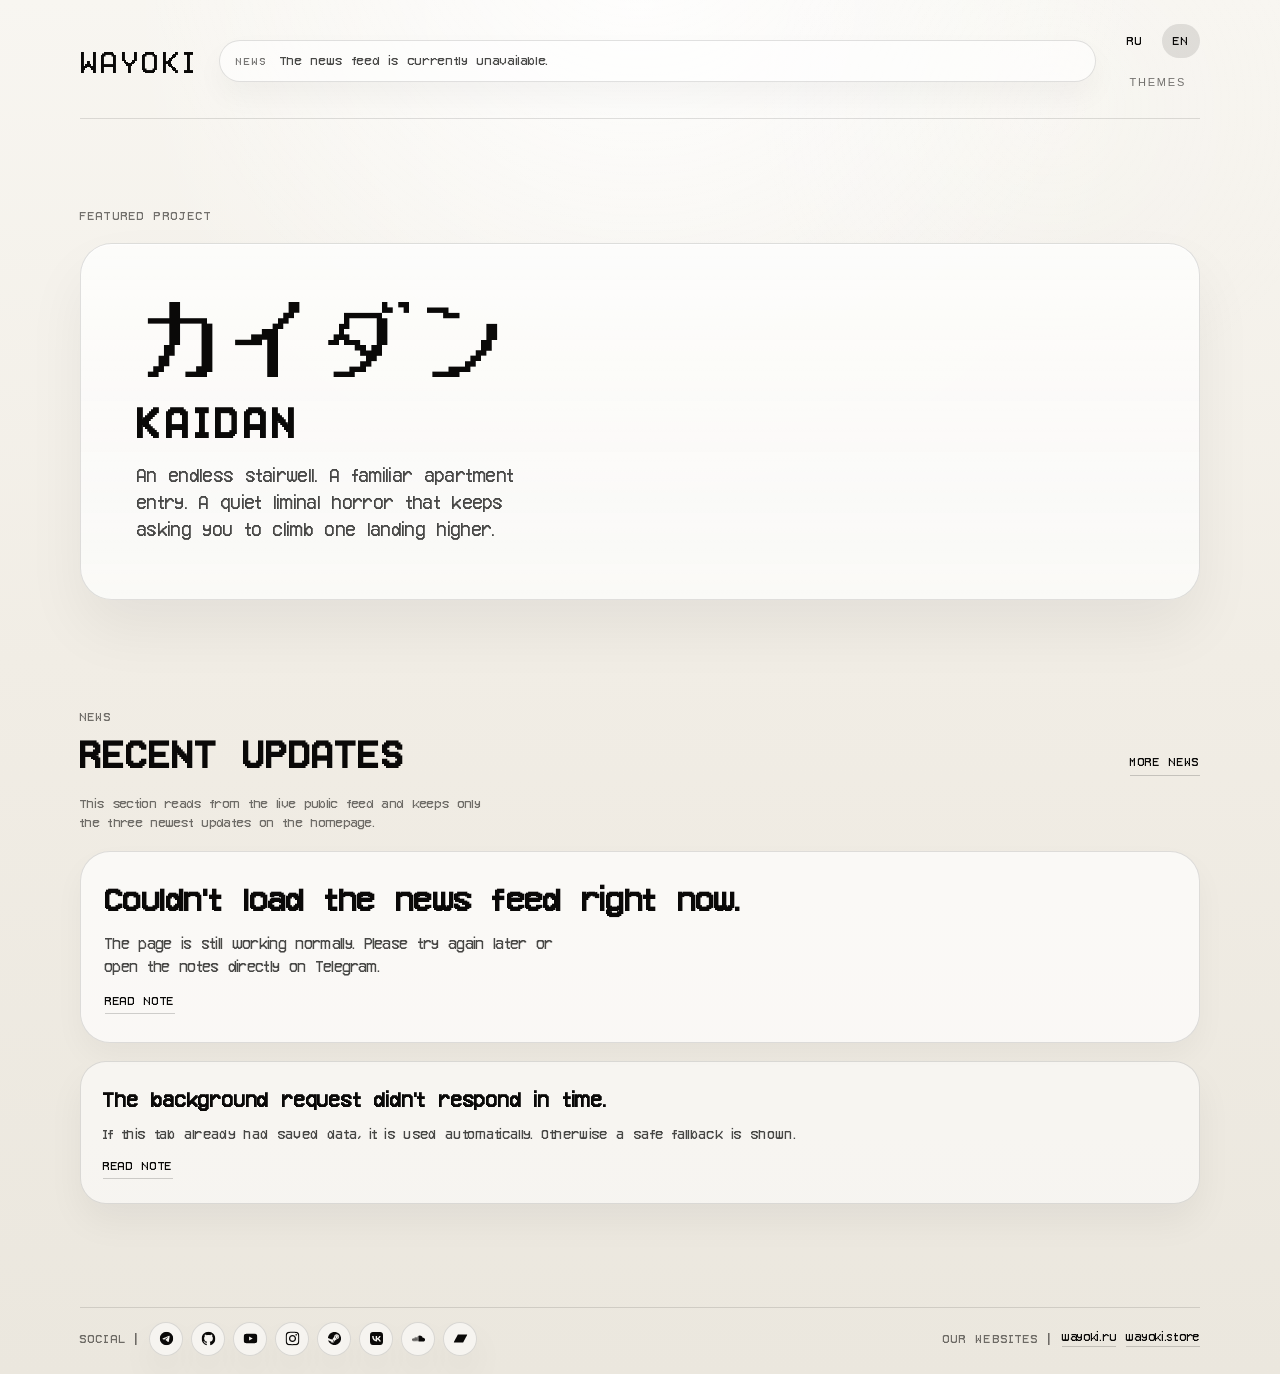
==== en/index.html @ 18f4cbbb "add devtools beta and fix session/local storages" ====
<!DOCTYPE html>
<html lang="en" data-theme="light">
<head>
    <meta charset="UTF-8">
    <meta name="viewport" content="width=device-width, initial-scale=1.0">
    <meta
        name="description"
        content="WAYOKI presents Kaidan, a restrained liminal horror project with compact studio news."
    >
    <title>WAYOKI</title>
    <link rel="icon" type="image/png" href="/assets/img/logo.png">
    <script src="/collab/site-ui/theme-registry.js"></script>
    <script src="/assets/js/theme-switcher.js"></script>
    <script src="/assets/js/news-prefetch.js"></script>
    <link rel="stylesheet" href="/assets/css/theme.css">
    <link rel="stylesheet" href="/assets/css/base.css">
    <link rel="stylesheet" href="/assets/css/localized.css">
    <script src="/assets/js/localized-home.js" defer></script>
</head>
<body class="localized-page">
    <header class="site-header">
        <div class="brand-stack">
            <a class="brand" href="/en/" aria-label="WAYOKI English homepage">WAYOKI</a>
            <p class="brand-credit" data-theme-credit aria-live="polite" hidden>by author</p>
        </div>
        <a class="header-news" href="#news" aria-label="Jump to the news section">
            <span class="header-news-label">News</span>
            <span class="header-news-text" data-news-teaser>Latest notes and announcements from the project.</span>
        </a>
        <div class="header-side">
            <nav class="locale-nav" aria-label="Language switcher">
                <a class="locale-link" href="/ru/">RU</a>
                <a class="locale-link" href="/en/" aria-current="page">EN</a>
            </nav>
            <div class="theme-stack">
                <button
                    class="theme-button theme-menu-toggle"
                    type="button"
                    data-theme-menu-toggle
                    aria-label="Show themes"
                    aria-controls="theme-menu-en-home"
                    aria-expanded="false"
                >
                    <span class="theme-menu-toggle-text">Themes</span>
                </button>
                <div class="theme-menu" id="theme-menu-en-home" data-theme-menu hidden role="group" aria-label="Theme">
                    <button
                        class="theme-button theme-button-option"
                        type="button"
                        data-theme-option="light"
                        aria-label="Light theme"
                        aria-pressed="true"
                    >
                        <svg class="theme-icon theme-icon-sun" viewBox="0 0 16 16" aria-hidden="true" focusable="false">
                            <circle cx="8" cy="8" r="2.75"></circle>
                            <path d="M8 1.5V3.5M8 12.5V14.5M1.5 8H3.5M12.5 8H14.5M3.1 3.1L4.5 4.5M11.5 11.5L12.9 12.9M12.9 3.1L11.5 4.5M4.5 11.5L3.1 12.9"></path>
                        </svg>
                        <span class="theme-button-label">light</span>
                    </button>
                    <button
                        class="theme-button theme-button-option"
                        type="button"
                        data-theme-option="dark"
                        aria-label="Dark theme"
                        aria-pressed="false"
                    >
                        <svg class="theme-icon theme-icon-moon" viewBox="0 0 16 16" aria-hidden="true" focusable="false">
                            <defs>
                                <mask id="theme-menu-moon-mask-en-home">
                                    <rect width="16" height="16" fill="var(--color-mask-visible)"></rect>
                                    <circle cx="10.8" cy="5.9" r="4.8" fill="var(--color-mask-hidden)"></circle>
                                </mask>
                            </defs>
                            <circle cx="7.4" cy="8" r="5.6" fill="currentColor" mask="url(#theme-menu-moon-mask-en-home)"></circle>
                        </svg>
                        <span class="theme-button-label">dark</span>
                    </button>
                    <button
                        class="theme-button theme-button-option"
                        type="button"
                        data-theme-option="author-1"
                        aria-label="Author theme 1"
                        aria-pressed="false"
                    >
                        <span class="theme-button-label">A1</span>
                    </button>
                    <button
                        class="theme-button theme-button-option"
                        type="button"
                        data-theme-option="author-2"
                        aria-label="Author theme 2"
                        aria-pressed="false"
                    >
                        <span class="theme-button-label">A2</span>
                    </button>
                </div>
            </div>
        </div>
    </header>

    <main class="page-main">
        <section class="feature-section" aria-labelledby="game-title">
            <p class="section-label">Featured project</p>
            <div class="feature-plaque">
                <p class="game-title-jp" lang="ja">カイダン</p>
                <h1 class="game-title-latin" id="game-title">Kaidan</h1>
                <p class="feature-copy">
                    An endless stairwell. A familiar apartment entry. A quiet liminal horror
                    that keeps asking you to climb one landing higher.
                </p>
            </div>
        </section>

        <section class="news-section" id="news" aria-labelledby="news-title">
            <div class="section-head">
                <div>
                    <p class="section-label">News</p>
                    <h2 class="section-title" id="news-title">Recent updates</h2>
                </div>
                <a
                    class="archive-link"
                    href="/en/news/"
                >
                    More news
                </a>
            </div>

            <p class="news-note">
                This section reads from the live public feed and keeps only the three newest updates on the homepage.
            </p>

            <div class="news-feed">
                <article class="news-feature" data-news-feature>
                    <h3 class="news-feature-title">Live updates appear here when the feed is reachable.</h3>
                    <p class="news-feature-preview">
                        If the news service is temporarily unavailable, the latest studio notes can still be opened directly from Telegram.
                    </p>
                    <a
                        class="news-link"
                        href="https://t.me/wayoki"
                        target="_blank"
                        rel="noopener noreferrer"
                    >
                        Read note
                    </a>
                </article>

                <ol class="news-list" data-news-list>
                    <li class="news-item">
                        <h3 class="news-item-title">More updates appear as the live feed responds.</h3>
                        <p class="news-preview">
                            Longer notes open in an overlay, while older entries move to the dedicated archive page.
                        </p>
                        <a
                            class="news-link"
                            href="https://t.me/wayoki"
                            target="_blank"
                            rel="noopener noreferrer"
                        >
                            Read note
                        </a>
                    </li>
                </ol>
            </div>
        </section>
    </main>

    <footer class="site-footer">
        <div class="footer-group footer-group-social">
            <div class="footer-heading">
                <p class="footer-label">Social</p>
                <span class="footer-divider" aria-hidden="true">|</span>
            </div>
            <div class="footer-links footer-links-social">
                <a class="footer-icon-link" href="https://t.me/wayoki" target="_blank" rel="noopener noreferrer" aria-label="Telegram">
                    <svg class="footer-icon-svg footer-icon-svg-telegram" viewBox="0 0 24 24" aria-hidden="true" focusable="false">
                        <path d="M11.944 0A12 12 0 0 0 0 12a12 12 0 0 0 12 12 12 12 0 0 0 12-12A12 12 0 0 0 12 0a12 12 0 0 0-.056 0zm4.962 7.224c.1-.002.321.023.465.14a.506.506 0 0 1 .171.325c.016.093.036.306.02.472-.18 1.898-.962 6.502-1.36 8.627-.168.9-.499 1.201-.82 1.23-.696.065-1.225-.46-1.9-.902-1.056-.693-1.653-1.124-2.678-1.8-1.185-.78-.417-1.21.258-1.91.177-.184 3.247-2.977 3.307-3.23.007-.032.014-.15-.056-.212s-.174-.041-.249-.024c-.106.024-1.793 1.14-5.061 3.345-.48.33-.913.49-1.302.48-.428-.008-1.252-.241-1.865-.44-.752-.245-1.349-.374-1.297-.789.027-.216.325-.437.893-.663 3.498-1.524 5.83-2.529 6.998-3.014 3.332-1.386 4.025-1.627 4.476-1.635z"></path>
                    </svg>
                </a>
                <a class="footer-icon-link" href="https://github.com/wayoki" target="_blank" rel="noopener noreferrer" aria-label="GitHub">
                    <svg class="footer-icon-svg footer-icon-svg-github" viewBox="0 0 24 24" aria-hidden="true" focusable="false">
                        <path d="M12 .297c-6.63 0-12 5.373-12 12 0 5.303 3.438 9.8 8.205 11.385.6.113.82-.258.82-.577 0-.285-.01-1.04-.015-2.04-3.338.724-4.042-1.61-4.042-1.61C4.422 18.07 3.633 17.7 3.633 17.7c-1.087-.744.084-.729.084-.729 1.205.084 1.838 1.236 1.838 1.236 1.07 1.835 2.809 1.305 3.495.998.108-.776.417-1.305.76-1.605-2.665-.3-5.466-1.332-5.466-5.93 0-1.31.465-2.38 1.235-3.22-.135-.303-.54-1.523.105-3.176 0 0 1.005-.322 3.3 1.23.96-.267 1.98-.399 3-.405 1.02.006 2.04.138 3 .405 2.28-1.552 3.285-1.23 3.285-1.23.645 1.653.24 2.873.12 3.176.765.84 1.23 1.91 1.23 3.22 0 4.61-2.805 5.625-5.475 5.92.42.36.81 1.096.81 2.22 0 1.606-.015 2.896-.015 3.286 0 .315.21.69.825.57C20.565 22.092 24 17.592 24 12.297c0-6.627-5.373-12-12-12"></path>
                    </svg>
                </a>
                <a class="footer-icon-link" href="https://youtube.com/@imwayoki" target="_blank" rel="noopener noreferrer" aria-label="YouTube">
                    <svg class="footer-icon-svg footer-icon-svg-youtube" viewBox="0 0 24 24" aria-hidden="true" focusable="false">
                        <path d="M23.498 6.186a3.016 3.016 0 0 0-2.122-2.136C19.505 3.545 12 3.545 12 3.545s-7.505 0-9.377.505A3.017 3.017 0 0 0 .502 6.186C0 8.07 0 12 0 12s0 3.93.502 5.814a3.016 3.016 0 0 0 2.122 2.136c1.871.505 9.376.505 9.376.505s7.505 0 9.377-.505a3.015 3.015 0 0 0 2.122-2.136C24 15.93 24 12 24 12s0-3.93-.502-5.814zM9.545 15.568V8.432L15.818 12l-6.273 3.568z"></path>
                    </svg>
                </a>
                <a class="footer-icon-link" href="https://instagram.com/_wayoki" target="_blank" rel="noopener noreferrer" aria-label="Instagram">
                    <svg class="footer-icon-svg footer-icon-svg-instagram" viewBox="0 0 24 24" aria-hidden="true" focusable="false">
                        <path d="M7.0301.084c-1.2768.0602-2.1487.264-2.911.5634-.7888.3075-1.4575.72-2.1228 1.3877-.6652.6677-1.075 1.3368-1.3802 2.127-.2954.7638-.4956 1.6365-.552 2.914-.0564 1.2775-.0689 1.6882-.0626 4.947.0062 3.2586.0206 3.6671.0825 4.9473.061 1.2765.264 2.1482.5635 2.9107.308.7889.72 1.4573 1.388 2.1228.6679.6655 1.3365 1.0743 2.1285 1.38.7632.295 1.6361.4961 2.9134.552 1.2773.056 1.6884.069 4.9462.0627 3.2578-.0062 3.668-.0207 4.9478-.0814 1.28-.0607 2.147-.2652 2.9098-.5633.7889-.3086 1.4578-.72 2.1228-1.3881.665-.6682 1.0745-1.3378 1.3795-2.1284.2957-.7632.4966-1.636.552-2.9124.056-1.2809.0692-1.6898.063-4.948-.0063-3.2583-.021-3.6668-.0817-4.9465-.0607-1.2797-.264-2.1487-.5633-2.9117-.3084-.7889-.72-1.4568-1.3876-2.1228C21.2982 1.33 20.628.9208 19.8378.6165 19.074.321 18.2017.1197 16.9244.0645 15.6471.0093 15.236-.005 11.977.0014 8.718.0076 8.31.0215 7.0301.0839m.1402 21.6932c-1.17-.0509-1.8053-.2453-2.2287-.408-.5606-.216-.96-.4771-1.3819-.895-.422-.4178-.6811-.8186-.9-1.378-.1644-.4234-.3624-1.058-.4171-2.228-.0595-1.2645-.072-1.6442-.079-4.848-.007-3.2037.0053-3.583.0607-4.848.05-1.169.2456-1.805.408-2.2282.216-.5613.4762-.96.895-1.3816.4188-.4217.8184-.6814 1.3783-.9003.423-.1651 1.0575-.3614 2.227-.4171 1.2655-.06 1.6447-.072 4.848-.079 3.2033-.007 3.5835.005 4.8495.0608 1.169.0508 1.8053.2445 2.228.408.5608.216.96.4754 1.3816.895.4217.4194.6816.8176.9005 1.3787.1653.4217.3617 1.056.4169 2.2263.0602 1.2655.0739 1.645.0796 4.848.0058 3.203-.0055 3.5834-.061 4.848-.051 1.17-.245 1.8055-.408 2.2294-.216.5604-.4763.96-.8954 1.3814-.419.4215-.8181.6811-1.3783.9-.4224.1649-1.0577.3617-2.2262.4174-1.2656.0595-1.6448.072-4.8493.079-3.2045.007-3.5825-.006-4.848-.0608M16.953 5.5864A1.44 1.44 0 1 0 18.39 4.144a1.44 1.44 0 0 0-1.437 1.4424M5.8385 12.012c.0067 3.4032 2.7706 6.1557 6.173 6.1493 3.4026-.0065 6.157-2.7701 6.1506-6.1733-.0065-3.4032-2.771-6.1565-6.174-6.1498-3.403.0067-6.156 2.771-6.1496 6.1738M8 12.0077a4 4 0 1 1 4.008 3.9921A3.9996 3.9996 0 0 1 8 12.0077"></path>
                    </svg>
                </a>
                <a class="footer-icon-link" href="https://steamcommunity.com/id/wayoki/" target="_blank" rel="noopener noreferrer" aria-label="Steam">
                    <svg class="footer-icon-svg footer-icon-svg-steam" viewBox="0 0 24 24" aria-hidden="true" focusable="false">
                        <path d="M11.979 0C5.678 0 .511 4.86.022 11.037l6.432 2.658c.545-.371 1.203-.59 1.912-.59.063 0 .125.004.188.006l2.861-4.142V8.91c0-2.495 2.028-4.524 4.524-4.524 2.494 0 4.524 2.031 4.524 4.527s-2.03 4.525-4.524 4.525h-.105l-4.076 2.911c0 .052.004.105.004.159 0 1.875-1.515 3.396-3.39 3.396-1.635 0-3.016-1.173-3.331-2.727L.436 15.27C1.862 20.307 6.486 24 11.979 24c6.627 0 11.999-5.373 11.999-12S18.605 0 11.979 0zM7.54 18.21l-1.473-.61c.262.543.714.999 1.314 1.25 1.297.539 2.793-.076 3.332-1.375.263-.63.264-1.319.005-1.949s-.75-1.121-1.377-1.383c-.624-.26-1.29-.249-1.878-.03l1.523.63c.956.4 1.409 1.5 1.009 2.455-.397.957-1.497 1.41-2.454 1.012H7.54zm11.415-9.303c0-1.662-1.353-3.015-3.015-3.015-1.665 0-3.015 1.353-3.015 3.015 0 1.665 1.35 3.015 3.015 3.015 1.663 0 3.015-1.35 3.015-3.015zm-5.273-.005c0-1.252 1.013-2.266 2.265-2.266 1.249 0 2.266 1.014 2.266 2.266 0 1.251-1.017 2.265-2.266 2.265-1.253 0-2.265-1.014-2.265-2.265z"></path>
                    </svg>
                </a>
                <a class="footer-icon-link" href="https://vk.com/wayoki" target="_blank" rel="noopener noreferrer" aria-label="VK">
                    <svg class="footer-icon-svg footer-icon-svg-vk" viewBox="0 0 24 24" aria-hidden="true" focusable="false">
                        <path d="m9.489.004.729-.003h3.564l.73.003.914.01.433.007.418.011.403.014.388.016.374.021.36.025.345.03.333.033c1.74.196 2.933.616 3.833 1.516.9.9 1.32 2.092 1.516 3.833l.034.333.029.346.025.36.02.373.025.588.012.41.013.644.009.915.004.98-.001 3.313-.003.73-.01.914-.007.433-.011.418-.014.403-.016.388-.021.374-.025.36-.03.345-.033.333c-.196 1.74-.616 2.933-1.516 3.833-.9.9-2.092 1.32-3.833 1.516l-.333.034-.346.029-.36.025-.373.02-.588.025-.41.012-.644.013-.915.009-.98.004-3.313-.001-.73-.003-.914-.01-.433-.007-.418-.011-.403-.014-.388-.016-.374-.021-.36-.025-.345-.03-.333-.033c-1.74-.196-2.933-.616-3.833-1.516-.9-.9-1.32-2.092-1.516-3.833l-.034-.333-.029-.346-.025-.36-.02-.373-.025-.588-.012-.41-.013-.644-.009-.915-.004-.98.001-3.313.003-.73.01-.914.007-.433.011-.418.014-.403.016-.388.021-.374.025-.36.03-.345.033-.333c.196-1.74.616-2.933 1.516-3.833.9-.9 2.092-1.32 3.833-1.516l.333-.034.346-.029.36-.025.373-.02.588-.025.41-.012.644-.013.915-.009ZM6.79 7.3H4.05c.13 6.24 3.25 9.99 8.72 9.99h.31v-3.57c2.01.2 3.53 1.67 4.14 3.57h2.84c-.78-2.84-2.83-4.41-4.11-5.01 1.28-.74 3.08-2.54 3.51-4.98h-2.58c-.56 1.98-2.22 3.78-3.8 3.95V7.3H10.5v6.92c-1.6-.4-3.62-2.34-3.71-6.92Z"></path>
                    </svg>
                </a>
                <a class="footer-icon-link" href="https://soundcloud.com/wayoki" target="_blank" rel="noopener noreferrer" aria-label="SoundCloud">
                    <svg class="footer-icon-svg footer-icon-svg-soundcloud" viewBox="0 0 24 24" aria-hidden="true" focusable="false">
                        <path d="M23.999 14.165c-.052 1.796-1.612 3.169-3.4 3.169h-8.18a.68.68 0 0 1-.675-.683V7.862a.747.747 0 0 1 .452-.724s.75-.513 2.333-.513a5.364 5.364 0 0 1 2.763.755 5.433 5.433 0 0 1 2.57 3.54c.282-.08.574-.121.868-.12.884 0 1.73.358 2.347.992s.948 1.49.922 2.373ZM10.721 8.421c.247 2.98.427 5.697 0 8.672a.264.264 0 0 1-.53 0c-.395-2.946-.22-5.718 0-8.672a.264.264 0 0 1 .53 0ZM9.072 9.448c.285 2.659.37 4.986-.006 7.655a.277.277 0 0 1-.55 0c-.331-2.63-.256-5.02 0-7.655a.277.277 0 0 1 .556 0Zm-1.663-.257c.27 2.726.39 5.171 0 7.904a.266.266 0 0 1-.532 0c-.38-2.69-.257-5.21 0-7.904a.266.266 0 0 1 .532 0Zm-1.647.77a26.108 26.108 0 0 1-.008 7.147.272.272 0 0 1-.542 0 27.955 27.955 0 0 1 0-7.147.275.275 0 0 1 .55 0Zm-1.67 1.769c.421 1.865.228 3.5-.029 5.388a.257.257 0 0 1-.514 0c-.21-1.858-.398-3.549 0-5.389a.272.272 0 0 1 .543 0Zm-1.655-.273c.388 1.897.26 3.508-.01 5.412-.026.28-.514.283-.54 0-.244-1.878-.347-3.54-.01-5.412a.283.283 0 0 1 .56 0Zm-1.668.911c.4 1.268.257 2.292-.026 3.572a.257.257 0 0 1-.514 0c-.241-1.262-.354-2.312-.023-3.572a.283.283 0 0 1 .563 0Z"></path>
                    </svg>
                </a>
                <a class="footer-icon-link" href="https://wayoki.bandcamp.com/" target="_blank" rel="noopener noreferrer" aria-label="Bandcamp">
                    <svg class="footer-icon-svg footer-icon-svg-bandcamp" viewBox="0 0 24 24" aria-hidden="true" focusable="false">
                        <path d="M0 18.75l7.437-13.5H24l-7.438 13.5H0z"></path>
                    </svg>
                </a>
            </div>
        </div>
        <div class="footer-group footer-group-sites">
            <div class="footer-heading">
                <p class="footer-label">Our websites</p>
                <span class="footer-divider" aria-hidden="true">|</span>
            </div>
            <div class="footer-links footer-links-sites">
                <a class="footer-text-link footer-domain-link" href="https://wayoki.ru" target="_blank" rel="noopener noreferrer">wayoki.ru</a>
                <a class="footer-text-link footer-domain-link" href="https://wayoki.store" target="_blank" rel="noopener noreferrer">wayoki.store</a>
            </div>
        </div>
    </footer>
</body>
</html>
---- assets/css/theme.css ----
/*
 * Theme system manifest.
 * Core UI lives in base.css, localized.css and landing.css.
 * Editable theme packs live in /collab/site-ui/.
 */
@layer theme-tokens, theme-packs;

@import url("/assets/css/theme-tokens.css") layer(theme-tokens);
@import url("/collab/site-ui/themes.css") layer(theme-packs);
---- assets/css/base.css ----
@font-face {
    font-family: "CustomFont";
    src: url("/assets/fonts/customFont.ttf") format("truetype");
    font-style: normal;
    font-weight: 400;
    font-display: swap;
}

@font-face {
    font-family: "CustomJapaneseFont";
    src: url("/assets/fonts/customJapaneseFont.ttf") format("truetype");
    font-style: normal;
    font-weight: 400;
    font-display: swap;
}

:root {
    --font-base: "CustomFont", monospace;
    --font-japanese: "CustomJapaneseFont", "CustomFont", monospace;
}

*,
*::before,
*::after {
    box-sizing: border-box;
}

html {
    width: 100%;
    min-height: 100%;
}

body {
    margin: 0;
    padding: 0;
    font-family: var(--font-base);
}
---- assets/css/localized.css ----
html {
    scroll-behavior: smooth;
    color-scheme: var(--theme-color-scheme, light);
    --footer-group-gap: 12px;
    --footer-heading-gap: 8px;
    --footer-row-gap: 10px;
    --footer-links-gap: 8px;
    --footer-sites-gap: 10px;
    --footer-column-gap: 24px;
    --footer-padding-top: 14px;
    --footer-padding-bottom: 18px;
}

body.localized-page {
    display: flex;
    flex-direction: column;
    min-height: 100vh;
    background: var(--page-bg-gradient);
    color: var(--color-text-primary);
    font-family: var(--font-base);
    line-height: 1.5;
    letter-spacing: 0.02em;
    transition: background 220ms ease, color 220ms ease;
}

body.localized-page::before {
    content: "";
    position: fixed;
    inset: 0;
    pointer-events: none;
    background: var(--page-backdrop-gradient);
    opacity: 1;
    transition: background 220ms ease;
}

body.localized-page a {
    color: inherit;
    text-decoration: none;
}

.site-header,
.page-main,
.site-footer {
    position: relative;
    z-index: 1;
    width: min(1120px, calc(100% - 32px));
    margin: 0 auto;
}

.site-header {
    display: grid;
    grid-template-columns: auto minmax(0, 1fr) auto;
    align-items: center;
    gap: 20px;
    min-height: 96px;
    padding: 24px 0 20px;
    border-bottom: 1px solid var(--color-border);
    z-index: 4;
    transition: border-color 220ms ease;
}

.brand-stack {
    position: relative;
    display: inline-grid;
    align-items: center;
    justify-items: start;
}

.brand {
    font-family: var(--font-base);
    font-size: clamp(24px, 3vw, 30px);
    line-height: 1.1;
    letter-spacing: 0.16em;
    text-transform: uppercase;
}

.brand-credit {
    position: absolute;
    top: calc(100% + var(--brand-credit-row-gap));
    left: 0;
    margin: 0;
    min-height: 1em;
    font-size: var(--brand-credit-font-size);
    line-height: 1;
    letter-spacing: var(--brand-credit-letter-spacing);
    text-transform: uppercase;
    color: var(--brand-credit-color);
    white-space: nowrap;
}

.brand-credit[hidden] {
    display: block !important;
    visibility: hidden;
}

.header-news {
    min-width: 0;
    display: inline-flex;
    align-items: center;
    gap: 12px;
    padding: 10px 16px;
    border: 1px solid var(--color-border);
    border-radius: var(--radius-pill);
    background: var(--color-chip);
    box-shadow: var(--shadow-medium);
    transition: border-color 180ms ease, background-color 180ms ease, color 180ms ease;
}

.header-news:hover,
.header-news:focus-visible {
    border-color: var(--color-border-strong);
    background: var(--color-chip-hover);
}

.header-news-label {
    flex: 0 0 auto;
    font-size: 11px;
    letter-spacing: 0.18em;
    text-transform: uppercase;
    color: var(--color-text-muted);
}

.header-news-text {
    min-width: 0;
    overflow: hidden;
    text-overflow: ellipsis;
    white-space: nowrap;
    font-size: 13px;
    letter-spacing: 0.05em;
    color: var(--color-text-secondary);
}

.header-side {
    display: grid;
    justify-items: end;
    gap: 8px;
}

.locale-nav {
    display: inline-flex;
    align-items: center;
    gap: 8px;
}

.locale-link {
    display: inline-flex;
    align-items: center;
    justify-content: center;
    min-height: 32px;
    min-width: 38px;
    padding: 8px 10px;
    border-radius: var(--radius-pill);
    font-size: 12px;
    letter-spacing: 0.14em;
    text-transform: uppercase;
    color: var(--color-text-muted);
    transition: background-color 180ms ease, color 180ms ease;
}

.locale-link:hover,
.locale-link:focus-visible {
    background: var(--color-toggle-active);
    color: var(--color-text-primary);
}

.locale-link[aria-current="page"] {
    background: var(--color-toggle-active);
    color: var(--color-text-primary);
}

.theme-stack {
    position: relative;
    display: grid;
    justify-items: end;
    gap: 8px;
    z-index: 6;
}

.theme-button {
    border: 0;
    border-radius: var(--radius-pill);
    background: transparent;
    color: var(--color-text-muted);
    cursor: pointer;
    display: inline-flex;
    align-items: center;
    justify-content: center;
    width: 38px;
    min-width: 38px;
    min-height: 32px;
    padding: 0;
    transition: background-color 180ms ease, color 180ms ease;
}

.theme-button-label {
    display: block;
    line-height: 1;
}

.theme-menu-toggle {
    width: auto;
    min-width: 0;
    padding: 0 14px;
    font-size: 11px;
    letter-spacing: 0.16em;
    text-transform: uppercase;
}

.theme-menu-toggle-text {
    line-height: 1;
}

.theme-button:hover,
.theme-button:focus-visible {
    background: var(--color-toggle-active);
    color: var(--color-text-primary);
    outline: none;
}

.theme-button[aria-pressed="true"] {
    background: var(--color-toggle-active);
    color: var(--color-text-primary);
}

.theme-menu-toggle[aria-expanded="true"],
.theme-menu-toggle:focus-visible {
    background: var(--color-toggle-active);
    color: var(--color-text-primary);
}

.theme-menu {
    position: absolute;
    top: calc(100% + 10px);
    right: 0;
    min-width: 172px;
    display: grid;
    gap: 6px;
    padding: 10px;
    border: 1px solid var(--color-border);
    border-radius: var(--radius-card);
    background: var(--color-card-strong);
    box-shadow: var(--shadow-medium);
    z-index: 20;
}

.theme-menu[hidden] {
    display: none !important;
}

.theme-button-option {
    width: 100%;
    min-width: 0;
    padding: 0 12px;
    justify-content: flex-start;
    gap: 10px;
    font-size: 10px;
    letter-spacing: 0.18em;
    text-transform: uppercase;
}

.theme-button-option .theme-icon {
    flex: none;
}

.theme-icon {
    width: 14px;
    height: 14px;
    display: block;
    stroke: currentColor;
    stroke-width: 1.25;
    stroke-linecap: square;
    stroke-linejoin: miter;
    fill: none;
}

.theme-icon-moon {
    fill: currentColor;
    stroke: none;
}

.page-main {
    display: grid;
    flex: 1 0 auto;
    gap: clamp(64px, 9vw, 108px);
    padding: clamp(36px, 7vw, 88px) 0 clamp(72px, 8vw, 108px);
}

.feature-section,
.news-section {
    display: grid;
    gap: 18px;
}

.section-label {
    margin: 0;
    font-size: 12px;
    letter-spacing: 0.18em;
    text-transform: uppercase;
    color: var(--color-text-muted);
}

.feature-plaque {
    display: grid;
    gap: 16px;
    padding: clamp(30px, 5vw, 56px);
    border: 1px solid var(--color-border);
    border-radius: var(--radius-feature);
    background: var(--feature-plaque-background);
    box-shadow: var(--feature-plaque-shadow);
    transition: border-color 220ms ease, background 220ms ease, box-shadow 220ms ease;
}

.game-title-jp {
    margin: 0;
    font-family: var(--font-japanese);
    font-size: clamp(40px, 9vw, 86px);
    line-height: 0.95;
    letter-spacing: 0.08em;
}

.game-title-latin {
    margin: 0;
    font-size: clamp(28px, 5vw, 42px);
    line-height: 1.14;
    letter-spacing: 0.14em;
    text-transform: uppercase;
}

.feature-copy {
    margin: 0;
    max-width: 42ch;
    font-size: clamp(15px, 2vw, 18px);
    color: var(--color-text-secondary);
}

.section-head {
    display: flex;
    align-items: end;
    justify-content: space-between;
    gap: 16px;
}

.section-title {
    margin: 6px 0 0;
    font-size: clamp(26px, 4vw, 38px);
    line-height: 1.16;
    letter-spacing: 0.08em;
    text-transform: uppercase;
}

.archive-link {
    padding-bottom: 4px;
    border-bottom: 1px solid var(--color-border-strong);
    font-size: 12px;
    letter-spacing: 0.14em;
    text-transform: uppercase;
    color: var(--color-link);
    transition: border-color 180ms ease, color 180ms ease;
}

.archive-link:hover,
.archive-link:focus-visible,
.news-link:hover,
.news-link:focus-visible,
.footer-text-link:hover,
.footer-text-link:focus-visible {
    color: var(--color-link-hover);
    border-color: var(--color-link-hover);
}

.news-note {
    margin: 0;
    max-width: 58ch;
    font-size: 13px;
    color: var(--color-text-muted);
}

.news-feed {
    display: grid;
    gap: 18px;
}

.news-feature {
    display: grid;
    align-content: start;
    gap: 14px;
    padding: 28px 24px;
    border: 1px solid var(--color-border);
    border-radius: var(--radius-card-large);
    background: var(--color-card-strong);
    box-shadow: var(--shadow-medium);
    transition: border-color 220ms ease, background-color 220ms ease, box-shadow 220ms ease;
}

.news-feature-title {
    margin: 0;
    font-size: clamp(24px, 4vw, 32px);
    line-height: 1.24;
    letter-spacing: 0.04em;
}

.brand,
.game-title-latin,
.section-title,
.news-feature-title {
    display: inline-block;
    padding-inline-start: 0.08em;
    margin-inline-start: -0.08em;
    overflow: visible;
}

.news-feature-preview {
    margin: 0;
    max-width: 60ch;
    font-size: 15px;
    color: var(--color-text-secondary);
    overflow-wrap: anywhere;
}

.news-date {
    font-size: 12px;
    letter-spacing: 0.08em;
    color: var(--color-text-muted);
}

.news-actions {
    display: flex;
    flex-wrap: wrap;
    align-items: center;
    gap: 12px;
}

.news-list {
    list-style: none;
    display: grid;
    grid-template-columns: repeat(auto-fit, minmax(260px, 1fr));
    gap: 18px;
    margin: 0;
    padding: 0;
}

.news-list:empty {
    display: none;
}

.news-item {
    display: grid;
    align-content: start;
    gap: 12px;
    min-height: 0;
    padding: 24px 22px;
    border: 1px solid var(--color-border);
    border-radius: var(--radius-card);
    background: var(--color-card);
    box-shadow: var(--shadow-soft);
    transition: border-color 220ms ease, background-color 220ms ease, box-shadow 220ms ease;
}

.news-title-link {
    color: inherit;
    text-decoration: none;
    transition: color 180ms ease;
}

.news-title-link:hover,
.news-title-link:focus-visible {
    color: var(--color-link-hover);
    outline: none;
}

.news-item-title {
    margin: 0;
    font-size: 20px;
    line-height: 1.3;
    letter-spacing: 0.04em;
    display: -webkit-box;
    -webkit-box-orient: vertical;
    -webkit-line-clamp: 2;
    overflow: hidden;
    overflow-wrap: anywhere;
}

.news-preview {
    margin: 0;
    font-size: 14px;
    color: var(--color-text-secondary);
    overflow-wrap: anywhere;
}

.news-link,
.footer-text-link {
    width: fit-content;
    padding-bottom: 3px;
    border-bottom: 1px solid var(--color-border-strong);
    font-size: 12px;
    letter-spacing: 0.14em;
    text-transform: uppercase;
    color: var(--color-link);
    transition: border-color 180ms ease, color 180ms ease;
}

.news-expand-button {
    background: transparent;
    padding-top: 0;
    padding-left: 0;
    padding-right: 0;
    border-top: 0;
    border-left: 0;
    border-right: 0;
    cursor: pointer;
    font-family: inherit;
    color: var(--color-link);
}

.news-empty {
    margin: 0;
    font-size: 14px;
    color: var(--color-text-secondary);
}

.news-modal-open {
    overflow: hidden;
}

.news-modal {
    position: fixed;
    inset: 0;
    z-index: 20;
    place-items: center;
    padding: 24px;
    background: var(--color-overlay);
    backdrop-filter: blur(4px);
    pointer-events: auto;
}

.news-modal[hidden] {
    display: none !important;
    pointer-events: none;
}

.news-modal:not([hidden]) {
    display: grid;
}

.news-modal-dialog {
    position: relative;
    width: min(720px, 100%);
    max-height: min(80vh, 760px);
    display: flex;
    flex-direction: column;
    gap: 18px;
    padding: 28px 24px 24px;
    border: 1px solid var(--color-border);
    border-radius: var(--radius-card-large);
    background: var(--color-card-strong);
    box-shadow: var(--shadow-large);
    overflow: hidden;
    min-height: 0;
}

.news-modal-close {
    position: absolute;
    top: 18px;
    right: 18px;
    width: 34px;
    min-height: 34px;
    border: 1px solid var(--color-border);
    border-radius: var(--radius-pill);
    background: var(--color-card);
    color: var(--color-text-secondary);
    cursor: pointer;
    font: inherit;
    line-height: 1;
    transition: border-color 180ms ease, background-color 180ms ease, color 180ms ease;
}

.news-modal-close:hover,
.news-modal-close:focus-visible {
    border-color: var(--color-border-strong);
    background: var(--color-chip-hover);
    color: var(--color-text-primary);
    outline: none;
}

.news-modal-title {
    margin: 0;
    padding-right: 42px;
    font-size: clamp(24px, 4vw, 34px);
    line-height: 1.2;
    letter-spacing: 0.04em;
    overflow-wrap: anywhere;
    flex: 0 0 auto;
}

.news-modal-date {
    padding-right: 42px;
    flex: 0 0 auto;
}

.news-modal-body {
    flex: 1 1 auto;
    margin: 0;
    white-space: pre-line;
    font-size: 15px;
    line-height: 1.7;
    color: var(--color-text-secondary);
    overflow-wrap: anywhere;
    overflow-y: auto;
    min-height: 0;
    padding-right: 6px;
    padding-bottom: 4px;
    overscroll-behavior: contain;
}

.news-modal-actions {
    flex: 0 0 auto;
    padding-top: 2px;
}

.site-footer {
    display: grid;
    grid-template-columns: minmax(0, 1fr) auto;
    align-items: center;
    column-gap: var(--footer-column-gap);
    row-gap: 12px;
    padding: var(--footer-padding-top) 0 var(--footer-padding-bottom);
    border-top: 1px solid var(--color-border);
    transition: border-color 220ms ease;
}

.footer-group {
    display: flex;
    align-items: center;
    gap: var(--footer-group-gap);
    min-width: 0;
}

.footer-group-sites {
    justify-self: end;
}

.footer-label {
    margin: 0;
    font-size: 12px;
    line-height: 1;
    letter-spacing: 0.18em;
    text-transform: uppercase;
    color: var(--color-text-muted);
}

.footer-heading {
    display: inline-flex;
    align-items: center;
    gap: var(--footer-heading-gap);
    flex: 0 0 auto;
}

.footer-links {
    display: flex;
    align-items: center;
    gap: var(--footer-links-gap);
    min-width: 0;
}

.footer-links-social {
    align-items: center;
    flex-wrap: nowrap;
}

.footer-links-sites {
    align-items: center;
    flex-wrap: wrap;
    justify-content: flex-end;
    gap: var(--footer-sites-gap);
}

.footer-divider {
    flex: 0 0 auto;
    line-height: 1;
    color: var(--color-text-muted);
}

.footer-icon-link {
    display: inline-flex;
    align-items: center;
    justify-content: center;
    width: 34px;
    min-height: 34px;
    border: 1px solid var(--color-border);
    border-radius: var(--radius-pill);
    background: var(--color-card);
    box-shadow: var(--shadow-soft);
    color: var(--color-link);
    transition:
        border-color 180ms ease,
        background-color 180ms ease,
        color 180ms ease,
        box-shadow 180ms ease;
}

.footer-icon-link:hover,
.footer-icon-link:focus-visible {
    border-color: var(--color-border-strong);
    background: var(--color-chip-hover);
    color: var(--color-link-hover);
    outline: none;
}

.footer-icon-svg {
    width: 15px;
    height: 15px;
    display: block;
    flex: none;
    fill: currentColor;
    transform-origin: center;
}

.footer-icon-svg-youtube,
.footer-icon-svg-github,
.footer-icon-svg-instagram,
.footer-icon-svg-bandcamp {
    transform: scale(0.92);
}

.footer-icon-svg-soundcloud,
.footer-icon-svg-steam,
.footer-icon-svg-vk {
    transform: scale(0.88);
}

.footer-icon-svg-telegram {
    transform: scale(0.9);
}

.footer-domain-link {
    line-height: 1;
    text-transform: none;
    letter-spacing: 0.06em;
}

@media (max-width: 900px) {
    .news-list {
        grid-template-columns: 1fr;
    }

    .news-item {
        min-height: 0;
    }
}

@media (max-width: 720px) {
    .site-header {
        grid-template-columns: auto auto;
        grid-template-areas:
            "brand controls"
            "news news";
        min-height: 128px;
        gap: 16px 12px;
    }

    .brand-stack {
        grid-area: brand;
    }

    .header-news {
        grid-area: news;
    }

    .header-side {
        grid-area: controls;
        justify-self: end;
    }

    .theme-menu {
        min-width: 156px;
    }

    .section-head,
    .site-footer {
        align-items: start;
    }

    .site-footer {
        display: grid;
        grid-template-columns: 1fr;
        row-gap: var(--footer-row-gap);
        padding: var(--footer-padding-top) 0 var(--footer-padding-bottom);
    }

    .footer-group-social {
        display: grid;
        gap: var(--footer-row-gap);
    }

    .footer-group-sites {
        display: grid;
        justify-self: start;
        gap: var(--footer-row-gap);
    }

    .footer-links {
        justify-content: flex-start;
    }

    .footer-links-social {
        gap: 6px;
    }

    .footer-links-sites {
        flex-wrap: nowrap;
        gap: 10px;
        justify-content: flex-start;
    }

    .footer-icon-link {
        width: 30px;
        min-height: 30px;
    }

    .news-modal {
        padding: 16px;
    }

    .news-modal-dialog {
        max-height: min(84vh, 720px);
        padding: 24px 18px 18px;
        border-radius: var(--radius-modal-mobile);
    }

}
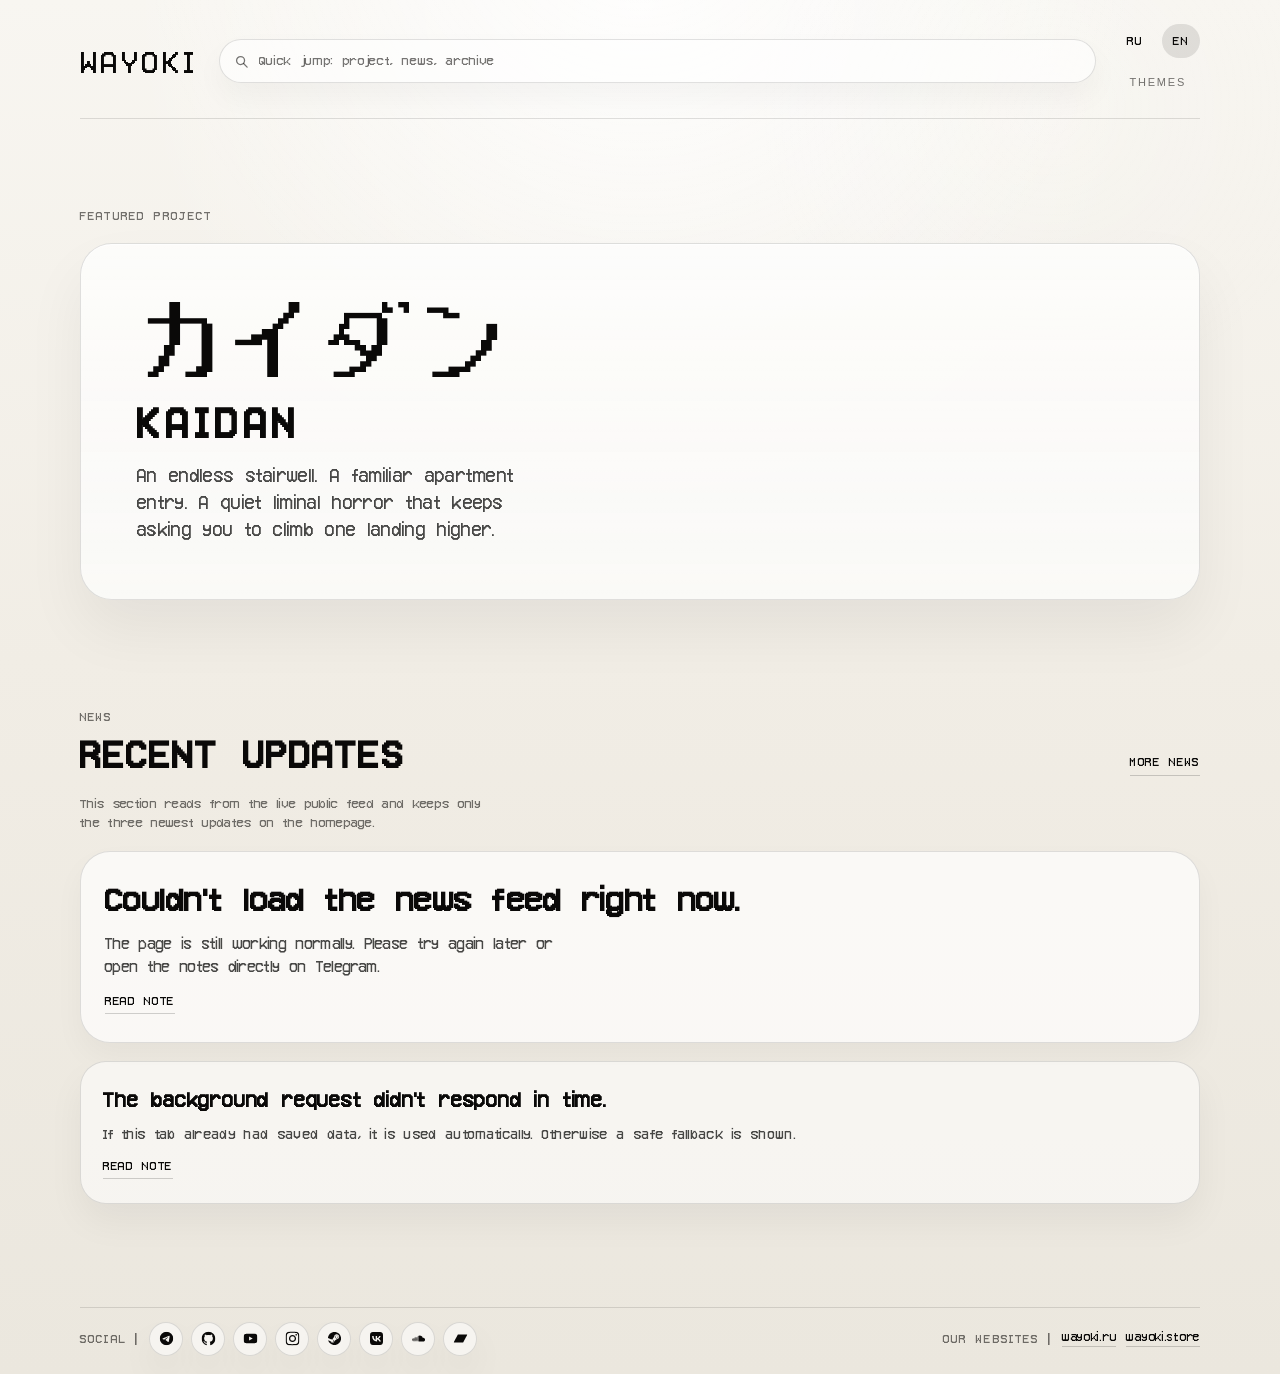
==== commit e4963a10: "add quick search and designer tools" ====
--- a/en/index.html
+++ b/en/index.html
@@ -12,6 +12,12 @@
     <script src="/collab/site-ui/theme-registry.js"></script>
     <script src="/assets/js/theme-switcher.js"></script>
     <script src="/assets/js/news-prefetch.js"></script>
+    <script src="/assets/js/theme-submit-config.js"></script>
+    <script src="/assets/js/theme-editor-config.js"></script>
+    <script src="/assets/js/search-index.js" defer></script>
+    <script src="/assets/js/quick-search.js" defer></script>
+    <script src="/assets/js/theme-submit.js" defer></script>
+    <script src="/assets/js/theme-editor.js" defer></script>
     <link rel="stylesheet" href="/assets/css/theme.css">
     <link rel="stylesheet" href="/assets/css/base.css">
     <link rel="stylesheet" href="/assets/css/localized.css">
@@ -23,26 +29,52 @@
             <a class="brand" href="/en/" aria-label="WAYOKI English homepage">WAYOKI</a>
             <p class="brand-credit" data-theme-credit aria-live="polite" hidden>by author</p>
         </div>
-        <a class="header-news" href="#news" aria-label="Jump to the news section">
-            <span class="header-news-label">News</span>
-            <span class="header-news-text" data-news-teaser>Latest notes and announcements from the project.</span>
-        </a>
+        <div class="header-search" data-quick-search data-open="false">
+            <div class="quick-search">
+                <span class="quick-search-icon" aria-hidden="true">
+                    <svg viewBox="0 0 16 16" focusable="false">
+                        <circle cx="7" cy="7" r="4.25"></circle>
+                        <path d="M10.2 10.2 14 14"></path>
+                    </svg>
+                </span>
+                <input
+                    class="quick-search-input"
+                    type="search"
+                    inputmode="search"
+                    autocomplete="off"
+                    spellcheck="false"
+                    enterkeyhint="go"
+                    placeholder="Quick jump: project, news, archive"
+                    data-quick-search-input
+                    role="combobox"
+                    aria-autocomplete="list"
+                    aria-expanded="false"
+                    aria-controls="quick-search-results-en-home"
+                >
+            </div>
+            <div class="quick-search-dropdown" data-quick-search-dropdown hidden>
+                <ul class="quick-search-results" id="quick-search-results-en-home" data-quick-search-results role="listbox"></ul>
+                <p class="quick-search-empty" data-quick-search-empty hidden></p>
+            </div>
+        </div>
         <div class="header-side">
             <nav class="locale-nav" aria-label="Language switcher">
                 <a class="locale-link" href="/ru/">RU</a>
                 <a class="locale-link" href="/en/" aria-current="page">EN</a>
             </nav>
             <div class="theme-stack">
-                <button
-                    class="theme-button theme-menu-toggle"
-                    type="button"
-                    data-theme-menu-toggle
-                    aria-label="Show themes"
-                    aria-controls="theme-menu-en-home"
-                    aria-expanded="false"
-                >
-                    <span class="theme-menu-toggle-text">Themes</span>
-                </button>
+                <div class="theme-stack-controls">
+                    <button
+                        class="theme-button theme-menu-toggle"
+                        type="button"
+                        data-theme-menu-toggle
+                        aria-label="Show themes"
+                        aria-controls="theme-menu-en-home"
+                        aria-expanded="false"
+                    >
+                        <span class="theme-menu-toggle-text">Themes</span>
+                    </button>
+                </div>
                 <div class="theme-menu" id="theme-menu-en-home" data-theme-menu hidden role="group" aria-label="Theme">
                     <button
                         class="theme-button theme-button-option"
@@ -55,7 +87,7 @@
                             <circle cx="8" cy="8" r="2.75"></circle>
                             <path d="M8 1.5V3.5M8 12.5V14.5M1.5 8H3.5M12.5 8H14.5M3.1 3.1L4.5 4.5M11.5 11.5L12.9 12.9M12.9 3.1L11.5 4.5M4.5 11.5L3.1 12.9"></path>
                         </svg>
-                        <span class="theme-button-label">light</span>
+                        <span class="theme-button-label">Light</span>
                     </button>
                     <button
                         class="theme-button theme-button-option"
@@ -73,26 +105,41 @@
                             </defs>
                             <circle cx="7.4" cy="8" r="5.6" fill="currentColor" mask="url(#theme-menu-moon-mask-en-home)"></circle>
                         </svg>
-                        <span class="theme-button-label">dark</span>
-                    </button>
-                    <button
-                        class="theme-button theme-button-option"
-                        type="button"
-                        data-theme-option="author-1"
-                        aria-label="Author theme 1"
+                        <span class="theme-button-label">Dark</span>
+                    </button>
+                    <button
+                        class="theme-button theme-button-option theme-button-option-group"
+                        type="button"
+                        data-theme-custom-toggle
+                        aria-label="Show custom themes"
+                        aria-expanded="false"
                         aria-pressed="false"
                     >
-                        <span class="theme-button-label">A1</span>
-                    </button>
-                    <button
-                        class="theme-button theme-button-option"
-                        type="button"
-                        data-theme-option="author-2"
-                        aria-label="Author theme 2"
-                        aria-pressed="false"
-                    >
-                        <span class="theme-button-label">A2</span>
-                    </button>
+                        <span class="theme-button-option-main">
+                            <svg class="theme-icon" viewBox="0 0 16 16" aria-hidden="true" focusable="false">
+                                <path d="M10.8 2.2 13.8 5.2 6.2 12.8 3.2 13.8 4.2 10.8Z"></path>
+                                <path d="M9.8 3.2 12.8 6.2"></path>
+                            </svg>
+                            <span class="theme-button-label">Custom themes</span>
+                        </span>
+                        <span class="theme-button-option-trailing" aria-hidden="true">
+                            <svg class="theme-icon" viewBox="0 0 16 16" focusable="false">
+                                <path d="M6 3.5 10 8 6 12.5"></path>
+                            </svg>
+                        </span>
+                    </button>
+                    <div class="theme-menu-submenu" data-theme-custom-list hidden></div>
+                    <a
+                        class="theme-button theme-button-option theme-button-option-create"
+                        href="/en/customization/"
+                        data-theme-create-link
+                        aria-label="Create your theme"
+                    >
+                        <svg class="theme-icon" viewBox="0 0 16 16" aria-hidden="true" focusable="false">
+                            <path d="M8 3V13M3 8H13"></path>
+                        </svg>
+                        <span class="theme-button-label">Create your theme</span>
+                    </a>
                 </div>
             </div>
         </div>
--- a/assets/css/localized.css
+++ b/assets/css/localized.css
@@ -23,6 +23,10 @@
     transition: background 220ms ease, color 220ms ease;
 }
 
+body.localized-page.theme-editor-open {
+    overflow: hidden;
+}
+
 body.localized-page::before {
     content: "";
     position: fixed;
@@ -72,6 +76,7 @@
     line-height: 1.1;
     letter-spacing: 0.16em;
     text-transform: uppercase;
+    color: var(--color-text-primary);
 }
 
 .brand-credit {
@@ -80,11 +85,11 @@
     left: 0;
     margin: 0;
     min-height: 1em;
-    font-size: var(--brand-credit-font-size);
+    font-size: 10px;
     line-height: 1;
-    letter-spacing: var(--brand-credit-letter-spacing);
-    text-transform: uppercase;
-    color: var(--brand-credit-color);
+    letter-spacing: 0.18em;
+    text-transform: uppercase;
+    color: var(--color-text-muted);
     white-space: nowrap;
 }
 
@@ -93,52 +98,227 @@
     visibility: hidden;
 }
 
-.header-news {
+.header-search {
+    position: relative;
     min-width: 0;
-    display: inline-flex;
-    align-items: center;
-    gap: 12px;
-    padding: 10px 16px;
-    border: 1px solid var(--color-border);
+}
+
+.header-search[data-open="true"] {
+    z-index: 5;
+}
+
+.quick-search {
+    min-width: 0;
+    display: flex;
+    align-items: center;
+    gap: 10px;
+    min-height: 44px;
+    padding: 0 14px;
+    border: 1px solid var(--search-border);
     border-radius: var(--radius-pill);
-    background: var(--color-chip);
+    background: var(--search-bg);
     box-shadow: var(--shadow-medium);
-    transition: border-color 180ms ease, background-color 180ms ease, color 180ms ease;
-}
-
-.header-news:hover,
-.header-news:focus-visible {
+    transition: border-color 180ms ease, background-color 180ms ease, color 180ms ease, box-shadow 180ms ease;
+}
+
+.header-search[data-open="true"] .quick-search,
+.quick-search:focus-within {
     border-color: var(--color-border-strong);
     background: var(--color-chip-hover);
 }
 
-.header-news-label {
-    flex: 0 0 auto;
-    font-size: 11px;
-    letter-spacing: 0.18em;
-    text-transform: uppercase;
-    color: var(--color-text-muted);
-}
-
-.header-news-text {
+.quick-search-icon {
+    flex: none;
+    width: 15px;
+    height: 15px;
+    color: var(--search-placeholder);
+}
+
+.quick-search-icon svg {
+    display: block;
+    width: 100%;
+    height: 100%;
+    fill: none;
+    stroke: currentColor;
+    stroke-width: 1.4;
+    stroke-linecap: round;
+    stroke-linejoin: round;
+}
+
+.quick-search-input {
+    width: 100%;
     min-width: 0;
-    overflow: hidden;
-    text-overflow: ellipsis;
-    white-space: nowrap;
+    border: 0;
+    background: transparent;
+    color: var(--search-text);
+    font: inherit;
     font-size: 13px;
     letter-spacing: 0.05em;
+    padding: 11px 0;
+    appearance: none;
+}
+
+.quick-search-input::placeholder {
+    color: var(--search-placeholder);
+    opacity: 1;
+}
+
+.quick-search-input:focus {
+    outline: none;
+}
+
+.quick-search-input::-webkit-search-cancel-button,
+.quick-search-input::-webkit-search-decoration {
+    appearance: none;
+}
+
+.quick-search-dropdown {
+    position: absolute;
+    top: calc(100% + 10px);
+    left: 0;
+    right: 0;
+    display: grid;
+    gap: 6px;
+    padding: 10px;
+    border: 1px solid var(--search-border);
+    border-radius: var(--radius-card);
+    background: var(--search-dropdown-bg);
+    box-shadow: var(--search-dropdown-shadow);
+    isolation: isolate;
+}
+
+.quick-search-dropdown[hidden] {
+    display: none !important;
+}
+
+.quick-search-results {
+    list-style: none;
+    display: grid;
+    gap: 4px;
+    max-height: calc((var(--quick-search-visible-results, 2) * 104px) + 4px);
+    margin: 0;
+    padding: 0;
+    overflow-y: auto;
+    overscroll-behavior: contain;
+    padding-right: 4px;
+    scrollbar-width: thin;
+    scrollbar-color: var(--search-border) transparent;
+}
+
+.quick-search-results::-webkit-scrollbar {
+    width: 8px;
+}
+
+.quick-search-results::-webkit-scrollbar-track {
+    background: transparent;
+}
+
+.quick-search-results::-webkit-scrollbar-thumb {
+    border-radius: 999px;
+    background: var(--search-border);
+}
+
+.quick-search-result {
+    margin: 0;
+    padding: 0;
+}
+
+.quick-search-result-button {
+    width: 100%;
+    display: grid;
+    gap: 6px;
+    padding: 10px 12px;
+    border: 0;
+    border-radius: 18px;
+    background: transparent;
+    color: inherit;
+    text-align: left;
+    cursor: pointer;
+    font: inherit;
+    transition: background-color 180ms ease, color 180ms ease;
+}
+
+.quick-search-result-button:hover,
+.quick-search-result-button:focus-visible,
+.quick-search-result-button.is-active {
+    background: var(--search-result-hover);
+    outline: none;
+}
+
+.quick-search-result-button[aria-selected="true"] {
+    background: var(--search-result-active);
+}
+
+.quick-search-result-meta {
+    display: flex;
+    align-items: center;
+    justify-content: space-between;
+    gap: 12px;
+}
+
+.quick-search-result-type {
+    font-size: 10px;
+    letter-spacing: 0.18em;
+    text-transform: uppercase;
+    color: var(--search-placeholder);
+}
+
+.quick-search-result-label {
+    font-size: 14px;
+    line-height: 1.32;
+    overflow-wrap: anywhere;
+}
+
+.quick-search-result-description {
+    margin: 0;
+    font-size: 12px;
+    line-height: 1.5;
     color: var(--color-text-secondary);
+    display: -webkit-box;
+    -webkit-box-orient: vertical;
+    -webkit-line-clamp: 2;
+    overflow: hidden;
+    overflow-wrap: anywhere;
+}
+
+.quick-search-highlight {
+    padding: 0 0.12em;
+    border-radius: 0.32em;
+    background: var(--search-highlight-bg);
+    color: var(--search-highlight-text);
+    font-weight: 500;
+}
+
+.quick-search-empty {
+    margin: 0;
+    padding: 12px 14px;
+    border-radius: 18px;
+    background: var(--search-result-hover);
+    font-size: 12px;
+    line-height: 1.5;
+    color: var(--color-text-secondary);
+}
+
+.quick-search-count {
+    margin: 0;
+    padding: 2px 4px 0;
+    font-size: 11px;
+    line-height: 1.4;
+    letter-spacing: 0.08em;
+    text-transform: uppercase;
+    color: var(--search-placeholder);
 }
 
 .header-side {
     display: grid;
-    justify-items: end;
+    justify-items: center;
     gap: 8px;
 }
 
 .locale-nav {
     display: inline-flex;
     align-items: center;
+    justify-content: center;
     gap: 8px;
 }
 
@@ -171,9 +351,17 @@
 .theme-stack {
     position: relative;
     display: grid;
-    justify-items: end;
+    justify-items: center;
     gap: 8px;
     z-index: 6;
+}
+
+.theme-stack-controls {
+    display: inline-flex;
+    align-items: center;
+    justify-content: center;
+    flex-wrap: wrap;
+    gap: 8px;
 }
 
 .theme-button {
@@ -206,6 +394,15 @@
     text-transform: uppercase;
 }
 
+.theme-editor-close {
+    width: auto;
+    min-width: 0;
+    padding: 0 14px;
+    font-size: 11px;
+    letter-spacing: 0.16em;
+    text-transform: uppercase;
+}
+
 .theme-menu-toggle-text {
     line-height: 1;
 }
@@ -232,7 +429,8 @@
     position: absolute;
     top: calc(100% + 10px);
     right: 0;
-    min-width: 172px;
+    width: min(248px, calc(100vw - 32px));
+    min-width: 0;
     display: grid;
     gap: 6px;
     padding: 10px;
@@ -240,7 +438,586 @@
     border-radius: var(--radius-card);
     background: var(--color-card-strong);
     box-shadow: var(--shadow-medium);
+    max-height: min(420px, calc(100vh - 120px));
+    overflow-y: auto;
+    overscroll-behavior: contain;
+    scrollbar-width: thin;
+    scrollbar-color: var(--color-border) transparent;
     z-index: 20;
+}
+
+.theme-menu::-webkit-scrollbar {
+    width: 8px;
+}
+
+.theme-menu::-webkit-scrollbar-track {
+    background: transparent;
+}
+
+.theme-menu::-webkit-scrollbar-thumb {
+    border-radius: 999px;
+    background: var(--color-border);
+}
+
+.theme-menu-submenu {
+    display: grid;
+    gap: 4px;
+    padding-left: 28px;
+}
+
+.theme-menu-submenu[hidden] {
+    display: none !important;
+}
+
+.theme-button-option-group[aria-expanded="true"],
+.theme-button-option-group[aria-pressed="true"] {
+    background: var(--color-toggle-active);
+    color: var(--color-text-primary);
+}
+
+.theme-editor-title,
+.theme-editor-section-title,
+.theme-editor-status {
+    margin: 0;
+}
+
+.theme-editor-title {
+    font-size: 13px;
+    line-height: 1.2;
+    letter-spacing: 0.16em;
+    text-transform: uppercase;
+    color: var(--editor-text);
+}
+
+.theme-editor-card {
+    display: grid;
+    gap: 10px;
+    padding: 12px;
+    border: 1px solid var(--theme-editor-card-border);
+    border-radius: var(--radius-card);
+    background: var(--theme-editor-card-bg);
+    break-inside: avoid;
+    align-content: start;
+}
+
+.theme-editor-section-title {
+    font-size: 10px;
+    letter-spacing: 0.18em;
+    text-transform: uppercase;
+    color: var(--editor-muted);
+}
+
+.theme-editor-section-fields {
+    display: grid;
+    grid-template-columns: repeat(auto-fit, minmax(220px, 1fr));
+    gap: 8px 12px;
+    align-items: start;
+}
+
+.theme-editor-field {
+    display: grid;
+    gap: 6px;
+    align-content: start;
+    max-width: 320px;
+}
+
+.theme-editor-field-heading {
+    display: grid;
+    gap: 4px;
+}
+
+.theme-editor-field-label {
+    font-size: 10px;
+    letter-spacing: 0.16em;
+    text-transform: uppercase;
+    color: var(--editor-muted);
+}
+
+.theme-editor-field-token {
+    font-size: 11px;
+    line-height: 1.4;
+    color: var(--editor-muted);
+    overflow-wrap: anywhere;
+}
+
+.theme-editor-control {
+    display: grid;
+    grid-template-columns: auto minmax(0, 1fr);
+    gap: 10px;
+    align-items: center;
+    justify-content: start;
+}
+
+.theme-editor-swatch {
+    width: 20px;
+    height: 20px;
+    padding: 0;
+    border: 1px solid var(--theme-editor-swatch-border);
+    border-radius: 999px;
+    background: transparent;
+    box-shadow: inset 0 1px 0 rgba(255, 255, 255, 0.7);
+    cursor: pointer;
+}
+
+.theme-editor-input {
+    width: 100%;
+    min-width: 0;
+    max-width: 272px;
+    min-height: 34px;
+    padding: 0 11px;
+    border: 1px solid var(--editor-border);
+    border-radius: 16px;
+    background: var(--editor-control-bg);
+    color: var(--editor-control-text);
+    font: inherit;
+    font-size: 13px;
+    letter-spacing: 0.03em;
+    transition: border-color 180ms ease, background-color 180ms ease, color 180ms ease;
+}
+
+.theme-editor-input::placeholder {
+    color: var(--editor-muted);
+    opacity: 1;
+}
+
+.theme-editor-input:focus {
+    outline: none;
+    border-color: var(--editor-border-strong);
+    background: var(--editor-control-hover);
+}
+
+.theme-editor-input[aria-invalid="true"] {
+    border-color: var(--color-warning);
+}
+
+.theme-editor-select {
+    appearance: none;
+}
+
+.theme-editor-button {
+    width: 100%;
+    min-width: 0;
+    min-height: 34px;
+    padding: 0 11px;
+    justify-content: center;
+    font-size: 10px;
+    letter-spacing: 0.18em;
+    text-transform: uppercase;
+}
+
+.theme-editor-button.theme-editor-button-primary {
+    border: 1px solid transparent;
+    background: var(--editor-accent);
+    color: #fffdf9;
+}
+
+.theme-editor-button.theme-editor-button-primary:hover,
+.theme-editor-button.theme-editor-button-primary:focus-visible {
+    background: var(--editor-accent-strong);
+}
+
+.theme-editor-status {
+    font-size: 11px;
+    line-height: 1.45;
+    color: var(--editor-muted);
+}
+
+.theme-editor-status[data-status="success"] {
+    color: var(--color-success);
+}
+
+.theme-editor-status[data-status="error"] {
+    color: var(--color-danger);
+}
+
+.theme-editor-status[data-status="validation"] {
+    color: var(--color-warning);
+}
+
+.theme-editor-link {
+    font-size: 12px;
+    line-height: 1.4;
+    color: var(--editor-accent);
+}
+
+.customization-route .theme-editor-route-bar {
+    position: sticky;
+    top: 0;
+    z-index: 26;
+    padding: 10px 16px 12px;
+    border-bottom: 1px solid var(--theme-editor-panel-border);
+    background: var(--theme-editor-panel-bg);
+    box-shadow: var(--theme-editor-panel-shadow);
+    color: var(--editor-text);
+}
+
+.theme-editor-route-shell {
+    width: min(920px, calc(100vw - 32px));
+    margin: 0 auto;
+    display: grid;
+    gap: 8px;
+}
+
+.theme-editor-route-main,
+.theme-editor-route-controls {
+    display: grid;
+    gap: 10px;
+}
+
+.theme-editor-route-top {
+    display: flex;
+    align-items: flex-start;
+    justify-content: space-between;
+    flex-wrap: wrap;
+    gap: 10px 14px;
+}
+
+.theme-editor-route-heading {
+    display: grid;
+    gap: 4px;
+}
+
+.theme-editor-route-controls {
+    min-width: min(320px, 100%);
+    justify-items: end;
+}
+
+.theme-editor-route-actions {
+    display: flex;
+    align-items: center;
+    justify-content: flex-end;
+    flex-wrap: wrap;
+    gap: 8px;
+}
+
+.theme-editor-route-actions .theme-editor-button {
+    width: auto;
+    min-width: 124px;
+    min-height: 32px;
+    padding-inline: 12px;
+}
+
+.theme-editor-button-secondary {
+    border: 1px solid var(--editor-border);
+    background: var(--editor-surface-strong);
+    color: var(--editor-text);
+}
+
+.theme-editor-button-secondary:hover,
+.theme-editor-button-secondary:focus-visible {
+    border-color: var(--editor-border-strong);
+    background: var(--editor-control-hover);
+}
+
+.theme-editor-route-status {
+    display: flex;
+    align-items: center;
+    justify-content: space-between;
+    flex-wrap: wrap;
+    gap: 6px 12px;
+}
+
+.theme-editor-route-status[hidden] {
+    display: none !important;
+}
+
+.theme-editor-route-details-body {
+    max-height: min(calc(100vh - 160px), var(--theme-editor-panel-height, 300px));
+    overflow-y: auto;
+    overscroll-behavior: contain;
+    padding: 2px 4px 0 0;
+    padding-right: 4px;
+    scrollbar-width: thin;
+    scrollbar-color: var(--editor-border) transparent;
+}
+
+.theme-editor-route-details-body::-webkit-scrollbar {
+    width: 8px;
+}
+
+.theme-editor-route-details-body::-webkit-scrollbar-track {
+    background: transparent;
+}
+
+.theme-editor-route-details-body::-webkit-scrollbar-thumb {
+    border-radius: 999px;
+    background: var(--editor-border);
+}
+
+.theme-editor-route-grid {
+    columns: 2 280px;
+    column-gap: 10px;
+}
+
+.theme-editor-section {
+    margin: 0 0 10px;
+    display: grid;
+    gap: 10px;
+}
+
+.theme-editor-resize-handle {
+    position: relative;
+    height: 14px;
+    margin-top: 2px;
+    display: grid;
+    place-items: center;
+    cursor: ns-resize;
+    touch-action: none;
+    outline: none;
+}
+
+.theme-editor-resize-handle::before {
+    content: "";
+    position: absolute;
+    left: 0;
+    right: 0;
+    top: 50%;
+    height: 1px;
+    transform: translateY(-50%);
+    background: var(--editor-border);
+}
+
+.theme-editor-resize-grip {
+    position: relative;
+    z-index: 1;
+    width: 34px;
+    height: 4px;
+    border-radius: 999px;
+    background: var(--editor-border-strong);
+    box-shadow: 0 0 0 6px var(--theme-editor-panel-bg);
+    transition: background-color 180ms ease, transform 180ms ease;
+}
+
+.theme-editor-resize-handle:hover::before,
+.theme-editor-resize-handle:focus-visible::before,
+.theme-editor-is-resizing .theme-editor-resize-handle::before {
+    background: var(--editor-border-strong);
+}
+
+.theme-editor-resize-handle:hover .theme-editor-resize-grip,
+.theme-editor-resize-handle:focus-visible .theme-editor-resize-grip,
+.theme-editor-is-resizing .theme-editor-resize-grip {
+    background: var(--editor-text);
+    transform: scaleX(1.04);
+}
+
+.theme-editor-is-resizing,
+.theme-editor-is-resizing * {
+    cursor: ns-resize !important;
+    user-select: none;
+}
+
+.theme-editor-submit-open {
+    overflow: hidden;
+}
+
+.theme-editor-submit-modal {
+    position: fixed;
+    inset: 0;
+    z-index: 37;
+    display: grid;
+    place-items: start center;
+    padding: 20px;
+    background: var(--editor-overlay);
+}
+
+.theme-editor-submit-modal[hidden] {
+    display: none !important;
+}
+
+.theme-editor-submit-dialog {
+    width: min(420px, 100%);
+    margin-top: clamp(68px, 10vh, 116px);
+    display: grid;
+    gap: 12px;
+    padding: 16px;
+    border: 1px solid var(--theme-editor-panel-border);
+    border-radius: var(--radius-card-large);
+    background: var(--theme-editor-panel-bg);
+    box-shadow: var(--shadow-large);
+    color: var(--editor-text);
+}
+
+.theme-editor-submit-header {
+    display: flex;
+    align-items: flex-start;
+    justify-content: space-between;
+    gap: 12px;
+}
+
+.theme-editor-submit-heading-group {
+    display: grid;
+    gap: 4px;
+}
+
+.theme-editor-submit-title,
+.theme-editor-submit-description,
+.theme-editor-submit-note,
+.theme-editor-submit-status {
+    margin: 0;
+}
+
+.theme-editor-submit-title {
+    font-size: 12px;
+    letter-spacing: 0.16em;
+    text-transform: uppercase;
+}
+
+.theme-editor-submit-description,
+.theme-editor-submit-note {
+    font-size: 12px;
+    line-height: 1.5;
+    color: var(--editor-muted);
+}
+
+.theme-editor-submit-fields {
+    display: grid;
+    gap: 10px;
+}
+
+.theme-editor-submit-actions {
+    display: flex;
+    justify-content: flex-end;
+}
+
+.theme-editor-submit-actions .theme-editor-button {
+    width: 100%;
+}
+
+.theme-editor-submit-close {
+    width: auto;
+    min-width: 0;
+    min-height: 30px;
+    padding: 0 12px;
+    border: 1px solid var(--editor-border);
+    background: var(--editor-surface-strong);
+    color: var(--editor-text);
+    font-size: 10px;
+    letter-spacing: 0.16em;
+    text-transform: uppercase;
+}
+
+.theme-editor-submit-close:hover,
+.theme-editor-submit-close:focus-visible {
+    border-color: var(--editor-border-strong);
+    background: var(--editor-control-hover);
+    color: var(--editor-text);
+}
+
+.theme-editor-submit-status {
+    font-size: 12px;
+    line-height: 1.5;
+}
+
+.theme-editor-link:hover,
+.theme-editor-link:focus-visible {
+    color: var(--editor-accent-strong);
+}
+
+.theme-color-picker {
+    position: fixed;
+    width: min(280px, calc(100vw - 24px));
+    display: grid;
+    gap: 10px;
+    padding: 12px;
+    border: 1px solid var(--theme-editor-panel-border);
+    border-radius: 22px;
+    background: var(--editor-popover-bg);
+    box-shadow: var(--theme-editor-panel-shadow);
+    color: var(--editor-text);
+    z-index: 36;
+}
+
+.theme-color-picker[hidden] {
+    display: none !important;
+}
+
+.theme-color-picker-area {
+    position: relative;
+    height: 156px;
+    border-radius: 18px;
+    overflow: hidden;
+    cursor: crosshair;
+    background: hsl(0, 100%, 50%);
+}
+
+.theme-color-picker-area-light,
+.theme-color-picker-area-dark {
+    position: absolute;
+    inset: 0;
+}
+
+.theme-color-picker-area-light {
+    background: linear-gradient(90deg, rgba(255, 255, 255, 1), rgba(255, 255, 255, 0));
+}
+
+.theme-color-picker-area-dark {
+    background: linear-gradient(0deg, rgba(0, 0, 0, 1), rgba(0, 0, 0, 0));
+}
+
+.theme-color-picker-thumb {
+    position: absolute;
+    width: 14px;
+    height: 14px;
+    margin-top: -7px;
+    margin-left: -7px;
+    border: 2px solid #fff;
+    border-radius: 999px;
+    box-shadow: 0 0 0 1px rgba(0, 0, 0, 0.28);
+    pointer-events: none;
+}
+
+.theme-color-picker-preview {
+    display: grid;
+    grid-template-columns: auto minmax(0, 1fr);
+    align-items: center;
+    gap: 10px;
+}
+
+.theme-color-picker-preview-swatch {
+    width: 22px;
+    height: 22px;
+    border: 1px solid var(--theme-editor-swatch-border);
+    border-radius: 999px;
+    background: transparent;
+}
+
+.theme-color-picker-preview-value {
+    font-size: 12px;
+    line-height: 1.45;
+    color: var(--editor-muted);
+    overflow-wrap: anywhere;
+}
+
+.theme-color-picker-row {
+    display: grid;
+    gap: 6px;
+}
+
+.theme-color-picker-label {
+    font-size: 10px;
+    letter-spacing: 0.16em;
+    text-transform: uppercase;
+    color: var(--editor-muted);
+}
+
+.theme-color-picker-range {
+    width: 100%;
+    margin: 0;
+    accent-color: var(--editor-accent);
+}
+
+.theme-editor-target-highlight {
+    position: relative;
+    outline: 2px solid var(--editor-highlight-strong);
+    outline-offset: 4px;
+    box-shadow: 0 0 0 8px var(--editor-highlight);
+    transition: outline-color 180ms ease, box-shadow 180ms ease;
+}
+
+.theme-menu.has-theme-submit {
+    width: min(320px, calc(100vw - 32px));
+    min-width: 0;
 }
 
 .theme-menu[hidden] {
@@ -253,9 +1030,33 @@
     padding: 0 12px;
     justify-content: flex-start;
     gap: 10px;
-    font-size: 10px;
-    letter-spacing: 0.18em;
-    text-transform: uppercase;
+    font-size: 11px;
+    letter-spacing: 0.08em;
+    text-transform: none;
+}
+
+.theme-button-option-main {
+    min-width: 0;
+    display: inline-flex;
+    align-items: center;
+    gap: 10px;
+}
+
+.theme-button-option-trailing {
+    margin-left: auto;
+    color: var(--color-text-muted);
+    transition: transform 180ms ease, color 180ms ease;
+}
+
+.theme-button-option-group[aria-expanded="true"] .theme-button-option-trailing {
+    transform: rotate(90deg);
+    color: currentColor;
+}
+
+.theme-button-option-custom,
+.theme-button-option-create {
+    min-height: 32px;
+    padding-left: 12px;
 }
 
 .theme-button-option .theme-icon {
@@ -510,6 +1311,13 @@
     cursor: pointer;
     font-family: inherit;
     color: var(--color-link);
+    transition: color 180ms ease;
+}
+
+.news-expand-button:hover,
+.news-expand-button:focus-visible {
+    color: var(--color-link-hover);
+    outline: none;
 }
 
 .news-empty {
@@ -746,6 +1554,10 @@
     .news-item {
         min-height: 0;
     }
+
+    .theme-editor-route-grid {
+        columns: 1;
+    }
 }
 
 @media (max-width: 720px) {
@@ -753,7 +1565,7 @@
         grid-template-columns: auto auto;
         grid-template-areas:
             "brand controls"
-            "news news";
+            "search search";
         min-height: 128px;
         gap: 16px 12px;
     }
@@ -762,17 +1574,72 @@
         grid-area: brand;
     }
 
-    .header-news {
-        grid-area: news;
+    .header-search {
+        grid-area: search;
     }
 
     .header-side {
         grid-area: controls;
-        justify-self: end;
+        display: inline-flex;
+        align-items: center;
+        justify-content: center;
+        gap: 8px;
+        justify-self: center;
+    }
+
+    .locale-nav {
+        gap: 6px;
+    }
+
+    .theme-stack {
+        display: block;
+        justify-items: stretch;
+        gap: 0;
+    }
+
+    .theme-stack-controls {
+        justify-content: center;
+        gap: 0;
+    }
+
+    .theme-menu-toggle {
+        min-width: 86px;
+        justify-content: center;
     }
 
     .theme-menu {
         min-width: 156px;
+    }
+
+    .customization-route .theme-editor-route-bar {
+        padding: 8px 12px 10px;
+    }
+
+    .theme-editor-route-shell {
+        width: min(100%, calc(100vw - 24px));
+    }
+
+    .theme-editor-route-controls,
+    .theme-editor-route-actions {
+        width: 100%;
+        justify-content: stretch;
+    }
+
+    .theme-editor-route-grid {
+        columns: 1;
+    }
+
+    .theme-editor-route-actions {
+        gap: 6px;
+    }
+
+    .theme-editor-route-actions .theme-editor-button {
+        width: 100%;
+    }
+
+    .theme-editor-field,
+    .theme-editor-input {
+        max-width: 100%;
     }
 
     .section-head,
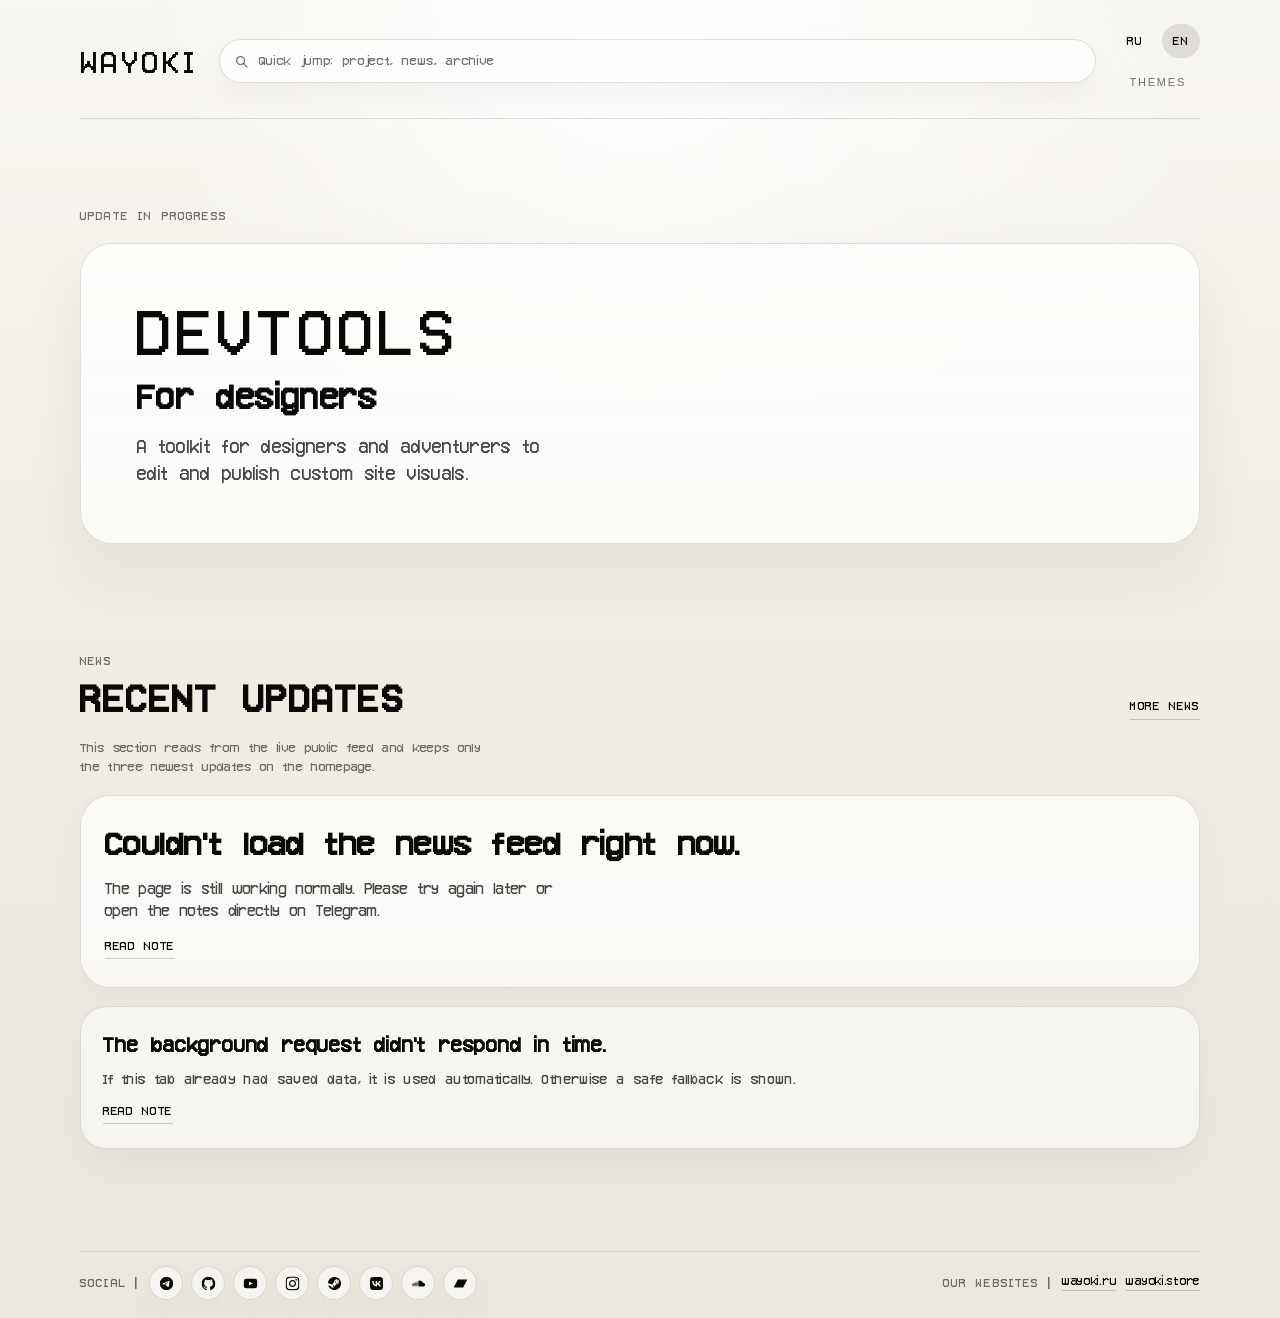
==== commit 3d3e8437: "V2 is done!" ====
--- a/en/index.html
+++ b/en/index.html
@@ -5,7 +5,7 @@
     <meta name="viewport" content="width=device-width, initial-scale=1.0">
     <meta
         name="description"
-        content="WAYOKI presents Kaidan, a restrained liminal horror project with compact studio news."
+        content="WAYOKI presents DevTools for designers and adventurers alongside compact studio news."
     >
     <title>WAYOKI</title>
     <link rel="icon" type="image/png" href="/assets/img/logo.png">
@@ -107,39 +107,6 @@
                         </svg>
                         <span class="theme-button-label">Dark</span>
                     </button>
-                    <button
-                        class="theme-button theme-button-option theme-button-option-group"
-                        type="button"
-                        data-theme-custom-toggle
-                        aria-label="Show custom themes"
-                        aria-expanded="false"
-                        aria-pressed="false"
-                    >
-                        <span class="theme-button-option-main">
-                            <svg class="theme-icon" viewBox="0 0 16 16" aria-hidden="true" focusable="false">
-                                <path d="M10.8 2.2 13.8 5.2 6.2 12.8 3.2 13.8 4.2 10.8Z"></path>
-                                <path d="M9.8 3.2 12.8 6.2"></path>
-                            </svg>
-                            <span class="theme-button-label">Custom themes</span>
-                        </span>
-                        <span class="theme-button-option-trailing" aria-hidden="true">
-                            <svg class="theme-icon" viewBox="0 0 16 16" focusable="false">
-                                <path d="M6 3.5 10 8 6 12.5"></path>
-                            </svg>
-                        </span>
-                    </button>
-                    <div class="theme-menu-submenu" data-theme-custom-list hidden></div>
-                    <a
-                        class="theme-button theme-button-option theme-button-option-create"
-                        href="/en/customization/"
-                        data-theme-create-link
-                        aria-label="Create your theme"
-                    >
-                        <svg class="theme-icon" viewBox="0 0 16 16" aria-hidden="true" focusable="false">
-                            <path d="M8 3V13M3 8H13"></path>
-                        </svg>
-                        <span class="theme-button-label">Create your theme</span>
-                    </a>
                 </div>
             </div>
         </div>
@@ -147,13 +114,12 @@
 
     <main class="page-main">
         <section class="feature-section" aria-labelledby="game-title">
-            <p class="section-label">Featured project</p>
+            <p class="section-label">Update in progress</p>
             <div class="feature-plaque">
-                <p class="game-title-jp" lang="ja">カイダン</p>
-                <h1 class="game-title-latin" id="game-title">Kaidan</h1>
+                <p class="feature-title">DevTools</p>
+                <h1 class="feature-subtitle" id="game-title">For designers</h1>
                 <p class="feature-copy">
-                    An endless stairwell. A familiar apartment entry. A quiet liminal horror
-                    that keeps asking you to climb one landing higher.
+                    A toolkit for designers and adventurers to edit and publish custom site visuals.
                 </p>
             </div>
         </section>
--- a/assets/css/localized.css
+++ b/assets/css/localized.css
@@ -91,6 +91,20 @@
     text-transform: uppercase;
     color: var(--color-text-muted);
     white-space: nowrap;
+}
+
+.brand-credit-link {
+    color: inherit;
+    text-decoration: none;
+    border-bottom: 1px solid transparent;
+    transition: color 180ms ease, border-color 180ms ease;
+}
+
+.brand-credit-link:hover,
+.brand-credit-link:focus-visible {
+    color: var(--color-text-primary);
+    border-color: currentColor;
+    outline: none;
 }
 
 .brand-credit[hidden] {
@@ -634,13 +648,9 @@
     color: var(--color-warning);
 }
 
-.theme-editor-link {
-    font-size: 12px;
-    line-height: 1.4;
-    color: var(--editor-accent);
-}
-
 .customization-route .theme-editor-route-bar {
+    display: grid;
+    justify-items: center;
     position: sticky;
     top: 0;
     z-index: 26;
@@ -823,6 +833,76 @@
 
 .theme-editor-submit-modal[hidden] {
     display: none !important;
+}
+
+.theme-editor-toast {
+    position: fixed;
+    top: 50%;
+    left: 50%;
+    z-index: 38;
+    width: min(360px, calc(100vw - 32px));
+    margin: 0;
+    padding: 24px 22px 20px;
+    border: 1px solid var(--theme-editor-panel-border);
+    border-radius: 28px;
+    background: color-mix(in srgb, var(--theme-editor-panel-bg) 94%, transparent);
+    box-shadow: var(--theme-editor-panel-shadow);
+    color: var(--editor-text);
+    display: grid;
+    justify-items: center;
+    gap: 12px;
+    text-align: center;
+    font-size: 13px;
+    line-height: 1.5;
+    backdrop-filter: blur(10px);
+    opacity: 0;
+    pointer-events: none;
+    transform: translate(-50%, -50%) scale(0.96);
+    transition: opacity 180ms ease, transform 180ms ease;
+}
+
+.theme-editor-toast[hidden] {
+    display: none !important;
+}
+
+.theme-editor-toast[data-visible="true"] {
+    opacity: 1;
+    transform: translate(-50%, -50%) scale(1);
+}
+
+.theme-editor-toast[data-status="success"] {
+    border-color: color-mix(in srgb, var(--color-success) 28%, var(--theme-editor-panel-border));
+}
+
+.theme-editor-toast-icon {
+    width: 52px;
+    height: 52px;
+    display: grid;
+    place-items: center;
+    border-radius: 999px;
+    background: color-mix(in srgb, var(--color-success) 14%, var(--theme-editor-panel-bg));
+    color: var(--color-success);
+}
+
+.theme-editor-toast-icon-svg {
+    width: 28px;
+    height: 28px;
+    display: block;
+    stroke: currentColor;
+    stroke-width: 1.9;
+    stroke-linecap: round;
+    stroke-linejoin: round;
+    fill: none;
+}
+
+.theme-editor-toast-icon-svg circle {
+    opacity: 0.18;
+    fill: currentColor;
+    stroke: none;
+}
+
+.theme-editor-toast-message {
+    margin: 0;
 }
 
 .theme-editor-submit-dialog {
@@ -909,11 +989,6 @@
     line-height: 1.5;
 }
 
-.theme-editor-link:hover,
-.theme-editor-link:focus-visible {
-    color: var(--editor-accent-strong);
-}
-
 .theme-color-picker {
     position: fixed;
     width: min(280px, calc(100vw - 24px));
@@ -1042,6 +1117,39 @@
     gap: 10px;
 }
 
+.theme-button-copy {
+    min-width: 0;
+    display: grid;
+    justify-items: start;
+    gap: 2px;
+    text-align: left;
+}
+
+.theme-button-meta {
+    font-size: 10px;
+    line-height: 1.2;
+    letter-spacing: 0.04em;
+    text-transform: none;
+    color: var(--color-text-muted);
+}
+
+.theme-button-meta-link {
+    display: inline-flex;
+    align-items: center;
+    width: fit-content;
+    max-width: 100%;
+    text-decoration: none;
+    border-bottom: 1px solid transparent;
+    transition: color 180ms ease, border-color 180ms ease;
+}
+
+.theme-button-meta-link:hover,
+.theme-button-meta-link:focus-visible {
+    color: var(--color-text-primary);
+    border-color: currentColor;
+    outline: none;
+}
+
 .theme-button-option-trailing {
     margin-left: auto;
     color: var(--color-text-muted);
@@ -1053,7 +1161,14 @@
     color: currentColor;
 }
 
-.theme-button-option-custom,
+.theme-button-option-custom {
+    min-height: 42px;
+    align-items: flex-start;
+    padding-top: 7px;
+    padding-bottom: 7px;
+    padding-left: 12px;
+}
+
 .theme-button-option-create {
     min-height: 32px;
     padding-left: 12px;
@@ -1111,6 +1226,21 @@
     transition: border-color 220ms ease, background 220ms ease, box-shadow 220ms ease;
 }
 
+.feature-title {
+    margin: 0;
+    font-size: clamp(34px, 7vw, 64px);
+    line-height: 0.96;
+    letter-spacing: 0.1em;
+    text-transform: uppercase;
+}
+
+.feature-subtitle {
+    margin: 0;
+    font-size: clamp(24px, 4vw, 34px);
+    line-height: 1.16;
+    letter-spacing: 0.04em;
+}
+
 .game-title-jp {
     margin: 0;
     font-family: var(--font-japanese);
@@ -1201,6 +1331,8 @@
 }
 
 .brand,
+.feature-title,
+.feature-subtitle,
 .game-title-latin,
 .section-title,
 .news-feature-title {
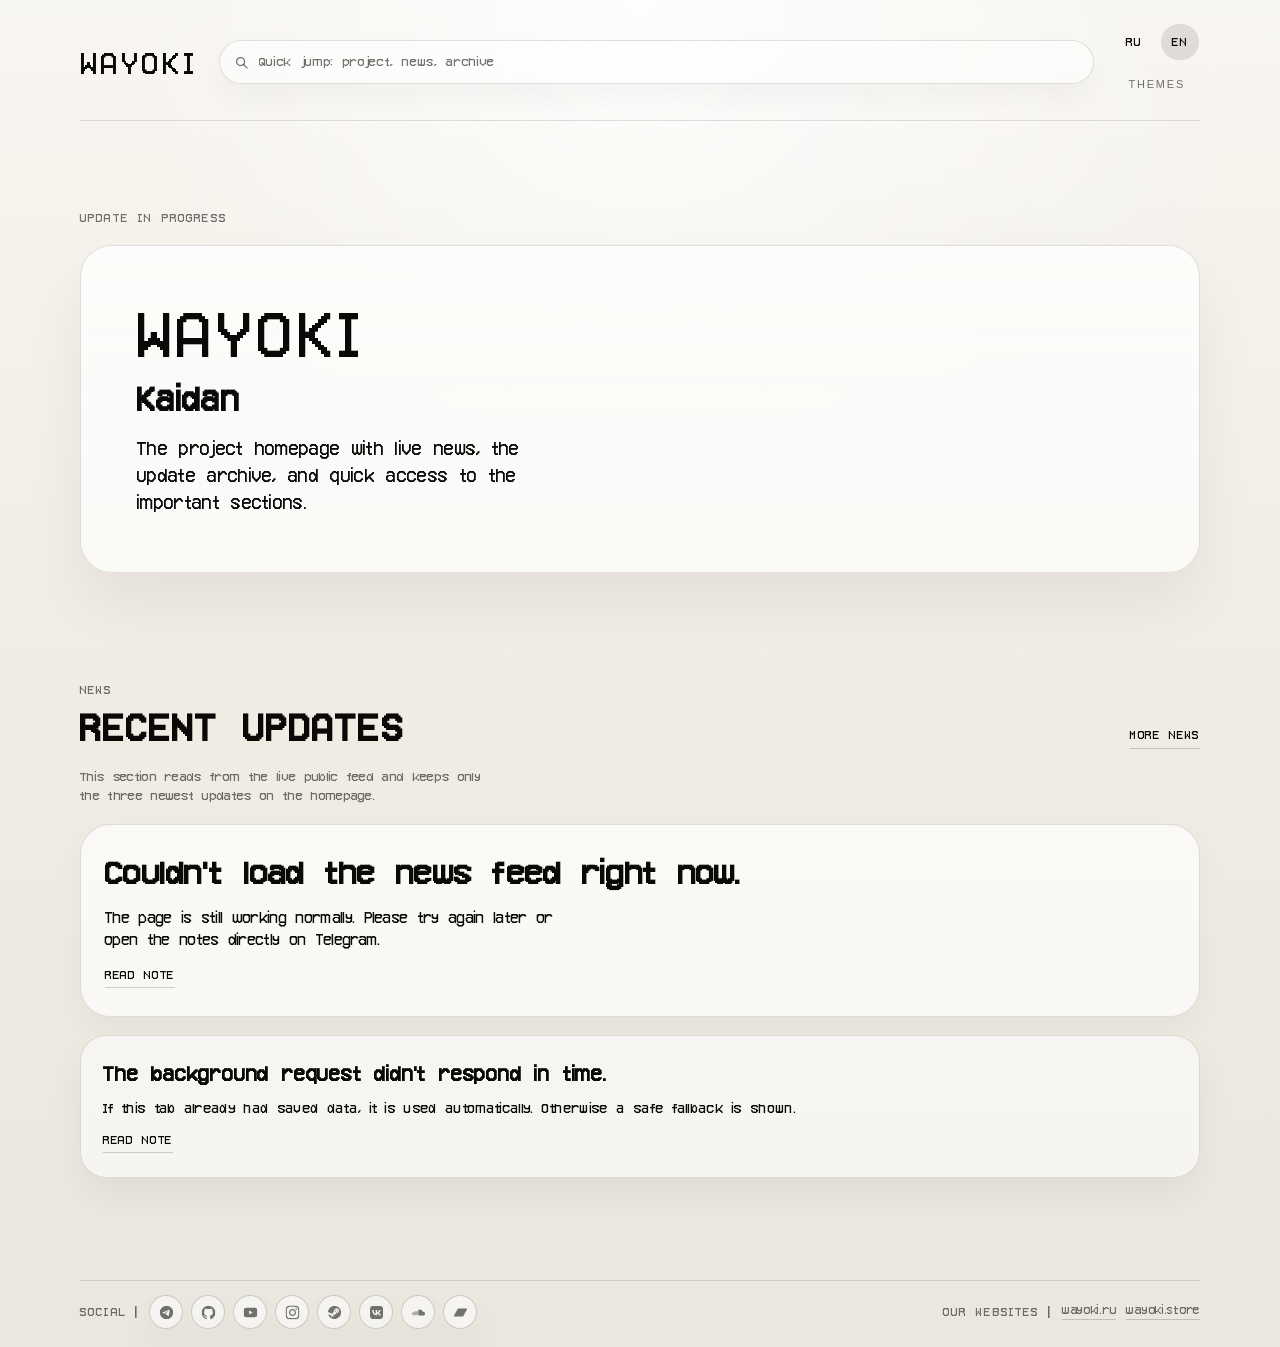
==== commit 9eb24b85: "V2" ====
--- a/en/index.html
+++ b/en/index.html
@@ -5,19 +5,14 @@
     <meta name="viewport" content="width=device-width, initial-scale=1.0">
     <meta
         name="description"
-        content="WAYOKI presents DevTools for designers and adventurers alongside compact studio news."
+        content="WAYOKI presents the project homepage, recent news, and the update archive."
     >
     <title>WAYOKI</title>
     <link rel="icon" type="image/png" href="/assets/img/logo.png">
-    <script src="/collab/site-ui/theme-registry.js"></script>
     <script src="/assets/js/theme-switcher.js"></script>
     <script src="/assets/js/news-prefetch.js"></script>
-    <script src="/assets/js/theme-submit-config.js"></script>
-    <script src="/assets/js/theme-editor-config.js"></script>
     <script src="/assets/js/search-index.js" defer></script>
     <script src="/assets/js/quick-search.js" defer></script>
-    <script src="/assets/js/theme-submit.js" defer></script>
-    <script src="/assets/js/theme-editor.js" defer></script>
     <link rel="stylesheet" href="/assets/css/theme.css">
     <link rel="stylesheet" href="/assets/css/base.css">
     <link rel="stylesheet" href="/assets/css/localized.css">
@@ -27,7 +22,6 @@
     <header class="site-header">
         <div class="brand-stack">
             <a class="brand" href="/en/" aria-label="WAYOKI English homepage">WAYOKI</a>
-            <p class="brand-credit" data-theme-credit aria-live="polite" hidden>by author</p>
         </div>
         <div class="header-search" data-quick-search data-open="false">
             <div class="quick-search">
@@ -116,10 +110,11 @@
         <section class="feature-section" aria-labelledby="game-title">
             <p class="section-label">Update in progress</p>
             <div class="feature-plaque">
-                <p class="feature-title">DevTools</p>
-                <h1 class="feature-subtitle" id="game-title">For designers</h1>
+                <p class="feature-title">WAYOKI</p>
+                <h1 class="feature-subtitle" id="game-title">Kaidan</h1>
                 <p class="feature-copy">
-                    A toolkit for designers and adventurers to edit and publish custom site visuals.
+                    The project homepage with live news, the update archive, and quick access
+                    to the important sections.
                 </p>
             </div>
         </section>
--- a/assets/css/theme.css
+++ b/assets/css/theme.css
@@ -1,9 +1,10 @@
 /*
  * Theme system manifest.
  * Core UI lives in base.css, localized.css and landing.css.
- * Editable theme packs live in /collab/site-ui/.
+ * Public theme packs live in /assets/css/themes/.
  */
 @layer theme-tokens, theme-packs;
 
 @import url("/assets/css/theme-tokens.css") layer(theme-tokens);
-@import url("/collab/site-ui/themes.css") layer(theme-packs);
+@import url("/assets/css/themes/light.css") layer(theme-packs);
+@import url("/assets/css/themes/dark.css") layer(theme-packs);
--- a/assets/css/localized.css
+++ b/assets/css/localized.css
@@ -16,15 +16,11 @@
     flex-direction: column;
     min-height: 100vh;
     background: var(--page-bg-gradient);
-    color: var(--color-text-primary);
+    color: var(--theme-text);
     font-family: var(--font-base);
     line-height: 1.5;
     letter-spacing: 0.02em;
     transition: background 220ms ease, color 220ms ease;
-}
-
-body.localized-page.theme-editor-open {
-    overflow: hidden;
 }
 
 body.localized-page::before {
@@ -58,7 +54,7 @@
     gap: 20px;
     min-height: 96px;
     padding: 24px 0 20px;
-    border-bottom: 1px solid var(--color-border);
+    border-bottom: 1px solid var(--layout-border);
     z-index: 4;
     transition: border-color 220ms ease;
 }
@@ -76,40 +72,7 @@
     line-height: 1.1;
     letter-spacing: 0.16em;
     text-transform: uppercase;
-    color: var(--color-text-primary);
-}
-
-.brand-credit {
-    position: absolute;
-    top: calc(100% + var(--brand-credit-row-gap));
-    left: 0;
-    margin: 0;
-    min-height: 1em;
-    font-size: 10px;
-    line-height: 1;
-    letter-spacing: 0.18em;
-    text-transform: uppercase;
-    color: var(--color-text-muted);
-    white-space: nowrap;
-}
-
-.brand-credit-link {
-    color: inherit;
-    text-decoration: none;
-    border-bottom: 1px solid transparent;
-    transition: color 180ms ease, border-color 180ms ease;
-}
-
-.brand-credit-link:hover,
-.brand-credit-link:focus-visible {
-    color: var(--color-text-primary);
-    border-color: currentColor;
-    outline: none;
-}
-
-.brand-credit[hidden] {
-    display: block !important;
-    visibility: hidden;
+    color: var(--logo-text);
 }
 
 .header-search {
@@ -131,14 +94,14 @@
     border: 1px solid var(--search-border);
     border-radius: var(--radius-pill);
     background: var(--search-bg);
-    box-shadow: var(--shadow-medium);
+    box-shadow: var(--theme-shadow-medium);
     transition: border-color 180ms ease, background-color 180ms ease, color 180ms ease, box-shadow 180ms ease;
 }
 
 .header-search[data-open="true"] .quick-search,
 .quick-search:focus-within {
-    border-color: var(--color-border-strong);
-    background: var(--color-chip-hover);
+    border-color: var(--search-border);
+    background: var(--search-result-hover);
 }
 
 .quick-search-icon {
@@ -287,7 +250,7 @@
     margin: 0;
     font-size: 12px;
     line-height: 1.5;
-    color: var(--color-text-secondary);
+    color: var(--theme-text-soft);
     display: -webkit-box;
     -webkit-box-orient: vertical;
     -webkit-line-clamp: 2;
@@ -310,7 +273,7 @@
     background: var(--search-result-hover);
     font-size: 12px;
     line-height: 1.5;
-    color: var(--color-text-secondary);
+    color: var(--theme-text-soft);
 }
 
 .quick-search-count {
@@ -343,23 +306,24 @@
     min-height: 32px;
     min-width: 38px;
     padding: 8px 10px;
+    border: 1px solid transparent;
     border-radius: var(--radius-pill);
     font-size: 12px;
     letter-spacing: 0.14em;
     text-transform: uppercase;
-    color: var(--color-text-muted);
-    transition: background-color 180ms ease, color 180ms ease;
+    color: var(--switcher-text);
+    transition: border-color 180ms ease, background-color 180ms ease, color 180ms ease;
 }
 
 .locale-link:hover,
 .locale-link:focus-visible {
-    background: var(--color-toggle-active);
-    color: var(--color-text-primary);
+    background: var(--switcher-active-bg);
+    color: var(--switcher-hover-text);
 }
 
 .locale-link[aria-current="page"] {
-    background: var(--color-toggle-active);
-    color: var(--color-text-primary);
+    background: var(--switcher-active-bg);
+    color: var(--switcher-hover-text);
 }
 
 .theme-stack {
@@ -379,10 +343,10 @@
 }
 
 .theme-button {
-    border: 0;
+    border: 1px solid transparent;
     border-radius: var(--radius-pill);
     background: transparent;
-    color: var(--color-text-muted);
+    color: var(--theme-menu-text);
     cursor: pointer;
     display: inline-flex;
     align-items: center;
@@ -408,35 +372,30 @@
     text-transform: uppercase;
 }
 
-.theme-editor-close {
-    width: auto;
-    min-width: 0;
-    padding: 0 14px;
-    font-size: 11px;
-    letter-spacing: 0.16em;
-    text-transform: uppercase;
-}
-
 .theme-menu-toggle-text {
     line-height: 1;
 }
 
 .theme-button:hover,
 .theme-button:focus-visible {
-    background: var(--color-toggle-active);
-    color: var(--color-text-primary);
+    background: var(--switcher-active-bg);
+    color: var(--theme-menu-hover-text);
     outline: none;
 }
 
 .theme-button[aria-pressed="true"] {
-    background: var(--color-toggle-active);
-    color: var(--color-text-primary);
-}
-
-.theme-menu-toggle[aria-expanded="true"],
+    background: var(--switcher-active-bg);
+    color: var(--theme-menu-hover-text);
+}
+
+.theme-menu-toggle[aria-expanded="true"] {
+    background: var(--switcher-active-bg);
+    color: var(--theme-menu-hover-text);
+}
+
 .theme-menu-toggle:focus-visible {
-    background: var(--color-toggle-active);
-    color: var(--color-text-primary);
+    background: var(--switcher-active-bg);
+    color: var(--theme-menu-hover-text);
 }
 
 .theme-menu {
@@ -448,16 +407,16 @@
     display: grid;
     gap: 6px;
     padding: 10px;
-    border: 1px solid var(--color-border);
+    border: 1px solid var(--theme-border);
     border-radius: var(--radius-card);
-    background: var(--color-card-strong);
-    box-shadow: var(--shadow-medium);
+    background: var(--card-bg-strong);
+    box-shadow: var(--theme-shadow-medium);
     max-height: min(420px, calc(100vh - 120px));
-    overflow-y: auto;
+    overflow: visible;
     overscroll-behavior: contain;
     scrollbar-width: thin;
-    scrollbar-color: var(--color-border) transparent;
-    z-index: 20;
+    scrollbar-color: var(--theme-border) transparent;
+    z-index: 40;
 }
 
 .theme-menu::-webkit-scrollbar {
@@ -470,629 +429,7 @@
 
 .theme-menu::-webkit-scrollbar-thumb {
     border-radius: 999px;
-    background: var(--color-border);
-}
-
-.theme-menu-submenu {
-    display: grid;
-    gap: 4px;
-    padding-left: 28px;
-}
-
-.theme-menu-submenu[hidden] {
-    display: none !important;
-}
-
-.theme-button-option-group[aria-expanded="true"],
-.theme-button-option-group[aria-pressed="true"] {
-    background: var(--color-toggle-active);
-    color: var(--color-text-primary);
-}
-
-.theme-editor-title,
-.theme-editor-section-title,
-.theme-editor-status {
-    margin: 0;
-}
-
-.theme-editor-title {
-    font-size: 13px;
-    line-height: 1.2;
-    letter-spacing: 0.16em;
-    text-transform: uppercase;
-    color: var(--editor-text);
-}
-
-.theme-editor-card {
-    display: grid;
-    gap: 10px;
-    padding: 12px;
-    border: 1px solid var(--theme-editor-card-border);
-    border-radius: var(--radius-card);
-    background: var(--theme-editor-card-bg);
-    break-inside: avoid;
-    align-content: start;
-}
-
-.theme-editor-section-title {
-    font-size: 10px;
-    letter-spacing: 0.18em;
-    text-transform: uppercase;
-    color: var(--editor-muted);
-}
-
-.theme-editor-section-fields {
-    display: grid;
-    grid-template-columns: repeat(auto-fit, minmax(220px, 1fr));
-    gap: 8px 12px;
-    align-items: start;
-}
-
-.theme-editor-field {
-    display: grid;
-    gap: 6px;
-    align-content: start;
-    max-width: 320px;
-}
-
-.theme-editor-field-heading {
-    display: grid;
-    gap: 4px;
-}
-
-.theme-editor-field-label {
-    font-size: 10px;
-    letter-spacing: 0.16em;
-    text-transform: uppercase;
-    color: var(--editor-muted);
-}
-
-.theme-editor-field-token {
-    font-size: 11px;
-    line-height: 1.4;
-    color: var(--editor-muted);
-    overflow-wrap: anywhere;
-}
-
-.theme-editor-control {
-    display: grid;
-    grid-template-columns: auto minmax(0, 1fr);
-    gap: 10px;
-    align-items: center;
-    justify-content: start;
-}
-
-.theme-editor-swatch {
-    width: 20px;
-    height: 20px;
-    padding: 0;
-    border: 1px solid var(--theme-editor-swatch-border);
-    border-radius: 999px;
-    background: transparent;
-    box-shadow: inset 0 1px 0 rgba(255, 255, 255, 0.7);
-    cursor: pointer;
-}
-
-.theme-editor-input {
-    width: 100%;
-    min-width: 0;
-    max-width: 272px;
-    min-height: 34px;
-    padding: 0 11px;
-    border: 1px solid var(--editor-border);
-    border-radius: 16px;
-    background: var(--editor-control-bg);
-    color: var(--editor-control-text);
-    font: inherit;
-    font-size: 13px;
-    letter-spacing: 0.03em;
-    transition: border-color 180ms ease, background-color 180ms ease, color 180ms ease;
-}
-
-.theme-editor-input::placeholder {
-    color: var(--editor-muted);
-    opacity: 1;
-}
-
-.theme-editor-input:focus {
-    outline: none;
-    border-color: var(--editor-border-strong);
-    background: var(--editor-control-hover);
-}
-
-.theme-editor-input[aria-invalid="true"] {
-    border-color: var(--color-warning);
-}
-
-.theme-editor-select {
-    appearance: none;
-}
-
-.theme-editor-button {
-    width: 100%;
-    min-width: 0;
-    min-height: 34px;
-    padding: 0 11px;
-    justify-content: center;
-    font-size: 10px;
-    letter-spacing: 0.18em;
-    text-transform: uppercase;
-}
-
-.theme-editor-button.theme-editor-button-primary {
-    border: 1px solid transparent;
-    background: var(--editor-accent);
-    color: #fffdf9;
-}
-
-.theme-editor-button.theme-editor-button-primary:hover,
-.theme-editor-button.theme-editor-button-primary:focus-visible {
-    background: var(--editor-accent-strong);
-}
-
-.theme-editor-status {
-    font-size: 11px;
-    line-height: 1.45;
-    color: var(--editor-muted);
-}
-
-.theme-editor-status[data-status="success"] {
-    color: var(--color-success);
-}
-
-.theme-editor-status[data-status="error"] {
-    color: var(--color-danger);
-}
-
-.theme-editor-status[data-status="validation"] {
-    color: var(--color-warning);
-}
-
-.customization-route .theme-editor-route-bar {
-    display: grid;
-    justify-items: center;
-    position: sticky;
-    top: 0;
-    z-index: 26;
-    padding: 10px 16px 12px;
-    border-bottom: 1px solid var(--theme-editor-panel-border);
-    background: var(--theme-editor-panel-bg);
-    box-shadow: var(--theme-editor-panel-shadow);
-    color: var(--editor-text);
-}
-
-.theme-editor-route-shell {
-    width: min(920px, calc(100vw - 32px));
-    margin: 0 auto;
-    display: grid;
-    gap: 8px;
-}
-
-.theme-editor-route-main,
-.theme-editor-route-controls {
-    display: grid;
-    gap: 10px;
-}
-
-.theme-editor-route-top {
-    display: flex;
-    align-items: flex-start;
-    justify-content: space-between;
-    flex-wrap: wrap;
-    gap: 10px 14px;
-}
-
-.theme-editor-route-heading {
-    display: grid;
-    gap: 4px;
-}
-
-.theme-editor-route-controls {
-    min-width: min(320px, 100%);
-    justify-items: end;
-}
-
-.theme-editor-route-actions {
-    display: flex;
-    align-items: center;
-    justify-content: flex-end;
-    flex-wrap: wrap;
-    gap: 8px;
-}
-
-.theme-editor-route-actions .theme-editor-button {
-    width: auto;
-    min-width: 124px;
-    min-height: 32px;
-    padding-inline: 12px;
-}
-
-.theme-editor-button-secondary {
-    border: 1px solid var(--editor-border);
-    background: var(--editor-surface-strong);
-    color: var(--editor-text);
-}
-
-.theme-editor-button-secondary:hover,
-.theme-editor-button-secondary:focus-visible {
-    border-color: var(--editor-border-strong);
-    background: var(--editor-control-hover);
-}
-
-.theme-editor-route-status {
-    display: flex;
-    align-items: center;
-    justify-content: space-between;
-    flex-wrap: wrap;
-    gap: 6px 12px;
-}
-
-.theme-editor-route-status[hidden] {
-    display: none !important;
-}
-
-.theme-editor-route-details-body {
-    max-height: min(calc(100vh - 160px), var(--theme-editor-panel-height, 300px));
-    overflow-y: auto;
-    overscroll-behavior: contain;
-    padding: 2px 4px 0 0;
-    padding-right: 4px;
-    scrollbar-width: thin;
-    scrollbar-color: var(--editor-border) transparent;
-}
-
-.theme-editor-route-details-body::-webkit-scrollbar {
-    width: 8px;
-}
-
-.theme-editor-route-details-body::-webkit-scrollbar-track {
-    background: transparent;
-}
-
-.theme-editor-route-details-body::-webkit-scrollbar-thumb {
-    border-radius: 999px;
-    background: var(--editor-border);
-}
-
-.theme-editor-route-grid {
-    columns: 2 280px;
-    column-gap: 10px;
-}
-
-.theme-editor-section {
-    margin: 0 0 10px;
-    display: grid;
-    gap: 10px;
-}
-
-.theme-editor-resize-handle {
-    position: relative;
-    height: 14px;
-    margin-top: 2px;
-    display: grid;
-    place-items: center;
-    cursor: ns-resize;
-    touch-action: none;
-    outline: none;
-}
-
-.theme-editor-resize-handle::before {
-    content: "";
-    position: absolute;
-    left: 0;
-    right: 0;
-    top: 50%;
-    height: 1px;
-    transform: translateY(-50%);
-    background: var(--editor-border);
-}
-
-.theme-editor-resize-grip {
-    position: relative;
-    z-index: 1;
-    width: 34px;
-    height: 4px;
-    border-radius: 999px;
-    background: var(--editor-border-strong);
-    box-shadow: 0 0 0 6px var(--theme-editor-panel-bg);
-    transition: background-color 180ms ease, transform 180ms ease;
-}
-
-.theme-editor-resize-handle:hover::before,
-.theme-editor-resize-handle:focus-visible::before,
-.theme-editor-is-resizing .theme-editor-resize-handle::before {
-    background: var(--editor-border-strong);
-}
-
-.theme-editor-resize-handle:hover .theme-editor-resize-grip,
-.theme-editor-resize-handle:focus-visible .theme-editor-resize-grip,
-.theme-editor-is-resizing .theme-editor-resize-grip {
-    background: var(--editor-text);
-    transform: scaleX(1.04);
-}
-
-.theme-editor-is-resizing,
-.theme-editor-is-resizing * {
-    cursor: ns-resize !important;
-    user-select: none;
-}
-
-.theme-editor-submit-open {
-    overflow: hidden;
-}
-
-.theme-editor-submit-modal {
-    position: fixed;
-    inset: 0;
-    z-index: 37;
-    display: grid;
-    place-items: start center;
-    padding: 20px;
-    background: var(--editor-overlay);
-}
-
-.theme-editor-submit-modal[hidden] {
-    display: none !important;
-}
-
-.theme-editor-toast {
-    position: fixed;
-    top: 50%;
-    left: 50%;
-    z-index: 38;
-    width: min(360px, calc(100vw - 32px));
-    margin: 0;
-    padding: 24px 22px 20px;
-    border: 1px solid var(--theme-editor-panel-border);
-    border-radius: 28px;
-    background: color-mix(in srgb, var(--theme-editor-panel-bg) 94%, transparent);
-    box-shadow: var(--theme-editor-panel-shadow);
-    color: var(--editor-text);
-    display: grid;
-    justify-items: center;
-    gap: 12px;
-    text-align: center;
-    font-size: 13px;
-    line-height: 1.5;
-    backdrop-filter: blur(10px);
-    opacity: 0;
-    pointer-events: none;
-    transform: translate(-50%, -50%) scale(0.96);
-    transition: opacity 180ms ease, transform 180ms ease;
-}
-
-.theme-editor-toast[hidden] {
-    display: none !important;
-}
-
-.theme-editor-toast[data-visible="true"] {
-    opacity: 1;
-    transform: translate(-50%, -50%) scale(1);
-}
-
-.theme-editor-toast[data-status="success"] {
-    border-color: color-mix(in srgb, var(--color-success) 28%, var(--theme-editor-panel-border));
-}
-
-.theme-editor-toast-icon {
-    width: 52px;
-    height: 52px;
-    display: grid;
-    place-items: center;
-    border-radius: 999px;
-    background: color-mix(in srgb, var(--color-success) 14%, var(--theme-editor-panel-bg));
-    color: var(--color-success);
-}
-
-.theme-editor-toast-icon-svg {
-    width: 28px;
-    height: 28px;
-    display: block;
-    stroke: currentColor;
-    stroke-width: 1.9;
-    stroke-linecap: round;
-    stroke-linejoin: round;
-    fill: none;
-}
-
-.theme-editor-toast-icon-svg circle {
-    opacity: 0.18;
-    fill: currentColor;
-    stroke: none;
-}
-
-.theme-editor-toast-message {
-    margin: 0;
-}
-
-.theme-editor-submit-dialog {
-    width: min(420px, 100%);
-    margin-top: clamp(68px, 10vh, 116px);
-    display: grid;
-    gap: 12px;
-    padding: 16px;
-    border: 1px solid var(--theme-editor-panel-border);
-    border-radius: var(--radius-card-large);
-    background: var(--theme-editor-panel-bg);
-    box-shadow: var(--shadow-large);
-    color: var(--editor-text);
-}
-
-.theme-editor-submit-header {
-    display: flex;
-    align-items: flex-start;
-    justify-content: space-between;
-    gap: 12px;
-}
-
-.theme-editor-submit-heading-group {
-    display: grid;
-    gap: 4px;
-}
-
-.theme-editor-submit-title,
-.theme-editor-submit-description,
-.theme-editor-submit-note,
-.theme-editor-submit-status {
-    margin: 0;
-}
-
-.theme-editor-submit-title {
-    font-size: 12px;
-    letter-spacing: 0.16em;
-    text-transform: uppercase;
-}
-
-.theme-editor-submit-description,
-.theme-editor-submit-note {
-    font-size: 12px;
-    line-height: 1.5;
-    color: var(--editor-muted);
-}
-
-.theme-editor-submit-fields {
-    display: grid;
-    gap: 10px;
-}
-
-.theme-editor-submit-actions {
-    display: flex;
-    justify-content: flex-end;
-}
-
-.theme-editor-submit-actions .theme-editor-button {
-    width: 100%;
-}
-
-.theme-editor-submit-close {
-    width: auto;
-    min-width: 0;
-    min-height: 30px;
-    padding: 0 12px;
-    border: 1px solid var(--editor-border);
-    background: var(--editor-surface-strong);
-    color: var(--editor-text);
-    font-size: 10px;
-    letter-spacing: 0.16em;
-    text-transform: uppercase;
-}
-
-.theme-editor-submit-close:hover,
-.theme-editor-submit-close:focus-visible {
-    border-color: var(--editor-border-strong);
-    background: var(--editor-control-hover);
-    color: var(--editor-text);
-}
-
-.theme-editor-submit-status {
-    font-size: 12px;
-    line-height: 1.5;
-}
-
-.theme-color-picker {
-    position: fixed;
-    width: min(280px, calc(100vw - 24px));
-    display: grid;
-    gap: 10px;
-    padding: 12px;
-    border: 1px solid var(--theme-editor-panel-border);
-    border-radius: 22px;
-    background: var(--editor-popover-bg);
-    box-shadow: var(--theme-editor-panel-shadow);
-    color: var(--editor-text);
-    z-index: 36;
-}
-
-.theme-color-picker[hidden] {
-    display: none !important;
-}
-
-.theme-color-picker-area {
-    position: relative;
-    height: 156px;
-    border-radius: 18px;
-    overflow: hidden;
-    cursor: crosshair;
-    background: hsl(0, 100%, 50%);
-}
-
-.theme-color-picker-area-light,
-.theme-color-picker-area-dark {
-    position: absolute;
-    inset: 0;
-}
-
-.theme-color-picker-area-light {
-    background: linear-gradient(90deg, rgba(255, 255, 255, 1), rgba(255, 255, 255, 0));
-}
-
-.theme-color-picker-area-dark {
-    background: linear-gradient(0deg, rgba(0, 0, 0, 1), rgba(0, 0, 0, 0));
-}
-
-.theme-color-picker-thumb {
-    position: absolute;
-    width: 14px;
-    height: 14px;
-    margin-top: -7px;
-    margin-left: -7px;
-    border: 2px solid #fff;
-    border-radius: 999px;
-    box-shadow: 0 0 0 1px rgba(0, 0, 0, 0.28);
-    pointer-events: none;
-}
-
-.theme-color-picker-preview {
-    display: grid;
-    grid-template-columns: auto minmax(0, 1fr);
-    align-items: center;
-    gap: 10px;
-}
-
-.theme-color-picker-preview-swatch {
-    width: 22px;
-    height: 22px;
-    border: 1px solid var(--theme-editor-swatch-border);
-    border-radius: 999px;
-    background: transparent;
-}
-
-.theme-color-picker-preview-value {
-    font-size: 12px;
-    line-height: 1.45;
-    color: var(--editor-muted);
-    overflow-wrap: anywhere;
-}
-
-.theme-color-picker-row {
-    display: grid;
-    gap: 6px;
-}
-
-.theme-color-picker-label {
-    font-size: 10px;
-    letter-spacing: 0.16em;
-    text-transform: uppercase;
-    color: var(--editor-muted);
-}
-
-.theme-color-picker-range {
-    width: 100%;
-    margin: 0;
-    accent-color: var(--editor-accent);
-}
-
-.theme-editor-target-highlight {
-    position: relative;
-    outline: 2px solid var(--editor-highlight-strong);
-    outline-offset: 4px;
-    box-shadow: 0 0 0 8px var(--editor-highlight);
-    transition: outline-color 180ms ease, box-shadow 180ms ease;
-}
-
-.theme-menu.has-theme-submit {
-    width: min(320px, calc(100vw - 32px));
-    min-width: 0;
+    background: var(--theme-border);
 }
 
 .theme-menu[hidden] {
@@ -1110,70 +447,6 @@
     text-transform: none;
 }
 
-.theme-button-option-main {
-    min-width: 0;
-    display: inline-flex;
-    align-items: center;
-    gap: 10px;
-}
-
-.theme-button-copy {
-    min-width: 0;
-    display: grid;
-    justify-items: start;
-    gap: 2px;
-    text-align: left;
-}
-
-.theme-button-meta {
-    font-size: 10px;
-    line-height: 1.2;
-    letter-spacing: 0.04em;
-    text-transform: none;
-    color: var(--color-text-muted);
-}
-
-.theme-button-meta-link {
-    display: inline-flex;
-    align-items: center;
-    width: fit-content;
-    max-width: 100%;
-    text-decoration: none;
-    border-bottom: 1px solid transparent;
-    transition: color 180ms ease, border-color 180ms ease;
-}
-
-.theme-button-meta-link:hover,
-.theme-button-meta-link:focus-visible {
-    color: var(--color-text-primary);
-    border-color: currentColor;
-    outline: none;
-}
-
-.theme-button-option-trailing {
-    margin-left: auto;
-    color: var(--color-text-muted);
-    transition: transform 180ms ease, color 180ms ease;
-}
-
-.theme-button-option-group[aria-expanded="true"] .theme-button-option-trailing {
-    transform: rotate(90deg);
-    color: currentColor;
-}
-
-.theme-button-option-custom {
-    min-height: 42px;
-    align-items: flex-start;
-    padding-top: 7px;
-    padding-bottom: 7px;
-    padding-left: 12px;
-}
-
-.theme-button-option-create {
-    min-height: 32px;
-    padding-left: 12px;
-}
-
 .theme-button-option .theme-icon {
     flex: none;
 }
@@ -1212,17 +485,18 @@
     font-size: 12px;
     letter-spacing: 0.18em;
     text-transform: uppercase;
-    color: var(--color-text-muted);
+    color: var(--theme-text-muted);
 }
 
 .feature-plaque {
     display: grid;
     gap: 16px;
     padding: clamp(30px, 5vw, 56px);
-    border: 1px solid var(--color-border);
+    border: 1px solid var(--card-border);
     border-radius: var(--radius-feature);
     background: var(--feature-plaque-background);
     box-shadow: var(--feature-plaque-shadow);
+    color: var(--card-text);
     transition: border-color 220ms ease, background 220ms ease, box-shadow 220ms ease;
 }
 
@@ -1261,7 +535,7 @@
     margin: 0;
     max-width: 42ch;
     font-size: clamp(15px, 2vw, 18px);
-    color: var(--color-text-secondary);
+    color: var(--card-text);
 }
 
 .section-head {
@@ -1281,29 +555,25 @@
 
 .archive-link {
     padding-bottom: 4px;
-    border-bottom: 1px solid var(--color-border-strong);
+    border-bottom: 1px solid var(--link-underline);
     font-size: 12px;
     letter-spacing: 0.14em;
     text-transform: uppercase;
-    color: var(--color-link);
+    color: var(--theme-link);
     transition: border-color 180ms ease, color 180ms ease;
 }
 
 .archive-link:hover,
-.archive-link:focus-visible,
-.news-link:hover,
-.news-link:focus-visible,
-.footer-text-link:hover,
-.footer-text-link:focus-visible {
-    color: var(--color-link-hover);
-    border-color: var(--color-link-hover);
+.archive-link:focus-visible {
+    color: var(--theme-link-hover);
+    border-color: var(--theme-link-hover);
 }
 
 .news-note {
     margin: 0;
     max-width: 58ch;
     font-size: 13px;
-    color: var(--color-text-muted);
+    color: var(--theme-text-muted);
 }
 
 .news-feed {
@@ -1316,10 +586,11 @@
     align-content: start;
     gap: 14px;
     padding: 28px 24px;
-    border: 1px solid var(--color-border);
+    border: 1px solid var(--card-border);
     border-radius: var(--radius-card-large);
-    background: var(--color-card-strong);
-    box-shadow: var(--shadow-medium);
+    background: var(--card-bg-strong);
+    box-shadow: var(--theme-shadow-medium);
+    color: var(--card-text);
     transition: border-color 220ms ease, background-color 220ms ease, box-shadow 220ms ease;
 }
 
@@ -1346,14 +617,14 @@
     margin: 0;
     max-width: 60ch;
     font-size: 15px;
-    color: var(--color-text-secondary);
+    color: var(--card-text);
     overflow-wrap: anywhere;
 }
 
 .news-date {
     font-size: 12px;
     letter-spacing: 0.08em;
-    color: var(--color-text-muted);
+    color: var(--theme-text-muted);
 }
 
 .news-actions {
@@ -1382,10 +653,11 @@
     gap: 12px;
     min-height: 0;
     padding: 24px 22px;
-    border: 1px solid var(--color-border);
+    border: 1px solid var(--card-border);
     border-radius: var(--radius-card);
-    background: var(--color-card);
-    box-shadow: var(--shadow-soft);
+    background: var(--card-bg);
+    box-shadow: var(--theme-shadow-soft);
+    color: var(--card-text);
     transition: border-color 220ms ease, background-color 220ms ease, box-shadow 220ms ease;
 }
 
@@ -1397,7 +669,7 @@
 
 .news-title-link:hover,
 .news-title-link:focus-visible {
-    color: var(--color-link-hover);
+    color: var(--card-link-hover);
     outline: none;
 }
 
@@ -1416,7 +688,7 @@
 .news-preview {
     margin: 0;
     font-size: 14px;
-    color: var(--color-text-secondary);
+    color: var(--card-text);
     overflow-wrap: anywhere;
 }
 
@@ -1424,12 +696,31 @@
 .footer-text-link {
     width: fit-content;
     padding-bottom: 3px;
-    border-bottom: 1px solid var(--color-border-strong);
+    border-bottom: 1px solid var(--link-underline);
     font-size: 12px;
     letter-spacing: 0.14em;
     text-transform: uppercase;
-    color: var(--color-link);
     transition: border-color 180ms ease, color 180ms ease;
+}
+
+.news-link {
+    color: var(--card-link);
+}
+
+.footer-text-link {
+    color: var(--theme-link);
+}
+
+.news-link:hover,
+.news-link:focus-visible {
+    color: var(--card-link-hover);
+    border-color: var(--card-link-hover);
+}
+
+.footer-text-link:hover,
+.footer-text-link:focus-visible {
+    color: var(--theme-link-hover);
+    border-color: var(--theme-link-hover);
 }
 
 .news-expand-button {
@@ -1442,20 +733,20 @@
     border-right: 0;
     cursor: pointer;
     font-family: inherit;
-    color: var(--color-link);
+    color: var(--card-link);
     transition: color 180ms ease;
 }
 
 .news-expand-button:hover,
 .news-expand-button:focus-visible {
-    color: var(--color-link-hover);
+    color: var(--card-link-hover);
     outline: none;
 }
 
 .news-empty {
     margin: 0;
     font-size: 14px;
-    color: var(--color-text-secondary);
+    color: var(--theme-text-soft);
 }
 
 .news-modal-open {
@@ -1468,7 +759,7 @@
     z-index: 20;
     place-items: center;
     padding: 24px;
-    background: var(--color-overlay);
+    background: var(--theme-overlay);
     backdrop-filter: blur(4px);
     pointer-events: auto;
 }
@@ -1490,10 +781,11 @@
     flex-direction: column;
     gap: 18px;
     padding: 28px 24px 24px;
-    border: 1px solid var(--color-border);
+    border: 1px solid var(--card-border);
     border-radius: var(--radius-card-large);
-    background: var(--color-card-strong);
-    box-shadow: var(--shadow-large);
+    background: var(--card-bg-strong);
+    box-shadow: var(--theme-shadow-large);
+    color: var(--card-text);
     overflow: hidden;
     min-height: 0;
 }
@@ -1504,10 +796,10 @@
     right: 18px;
     width: 34px;
     min-height: 34px;
-    border: 1px solid var(--color-border);
+    border: 1px solid var(--button-border);
     border-radius: var(--radius-pill);
-    background: var(--color-card);
-    color: var(--color-text-secondary);
+    background: var(--button-bg);
+    color: var(--button-text);
     cursor: pointer;
     font: inherit;
     line-height: 1;
@@ -1516,9 +808,9 @@
 
 .news-modal-close:hover,
 .news-modal-close:focus-visible {
-    border-color: var(--color-border-strong);
-    background: var(--color-chip-hover);
-    color: var(--color-text-primary);
+    border-color: var(--button-border);
+    background: var(--button-hover-bg);
+    color: var(--button-hover-text);
     outline: none;
 }
 
@@ -1543,7 +835,7 @@
     white-space: pre-line;
     font-size: 15px;
     line-height: 1.7;
-    color: var(--color-text-secondary);
+    color: var(--card-text);
     overflow-wrap: anywhere;
     overflow-y: auto;
     min-height: 0;
@@ -1564,8 +856,9 @@
     column-gap: var(--footer-column-gap);
     row-gap: 12px;
     padding: var(--footer-padding-top) 0 var(--footer-padding-bottom);
-    border-top: 1px solid var(--color-border);
-    transition: border-color 220ms ease;
+    border-top: 1px solid var(--layout-border);
+    color: var(--footer-text);
+    transition: border-color 220ms ease, color 220ms ease;
 }
 
 .footer-group {
@@ -1585,7 +878,7 @@
     line-height: 1;
     letter-spacing: 0.18em;
     text-transform: uppercase;
-    color: var(--color-text-muted);
+    color: var(--footer-text);
 }
 
 .footer-heading {
@@ -1617,7 +910,7 @@
 .footer-divider {
     flex: 0 0 auto;
     line-height: 1;
-    color: var(--color-text-muted);
+    color: var(--footer-text);
 }
 
 .footer-icon-link {
@@ -1626,11 +919,11 @@
     justify-content: center;
     width: 34px;
     min-height: 34px;
-    border: 1px solid var(--color-border);
+    border: 1px solid var(--link-underline);
     border-radius: var(--radius-pill);
-    background: var(--color-card);
-    box-shadow: var(--shadow-soft);
-    color: var(--color-link);
+    background: var(--card-bg);
+    box-shadow: var(--theme-shadow-soft);
+    color: var(--theme-link);
     transition:
         border-color 180ms ease,
         background-color 180ms ease,
@@ -1640,9 +933,9 @@
 
 .footer-icon-link:hover,
 .footer-icon-link:focus-visible {
-    border-color: var(--color-border-strong);
-    background: var(--color-chip-hover);
-    color: var(--color-link-hover);
+    border-color: var(--theme-link-hover);
+    background: var(--card-bg-strong);
+    color: var(--theme-link-hover);
     outline: none;
 }
 
@@ -1687,9 +980,6 @@
         min-height: 0;
     }
 
-    .theme-editor-route-grid {
-        columns: 1;
-    }
 }
 
 @media (max-width: 720px) {
@@ -1743,37 +1033,6 @@
         min-width: 156px;
     }
 
-    .customization-route .theme-editor-route-bar {
-        padding: 8px 12px 10px;
-    }
-
-    .theme-editor-route-shell {
-        width: min(100%, calc(100vw - 24px));
-    }
-
-    .theme-editor-route-controls,
-    .theme-editor-route-actions {
-        width: 100%;
-        justify-content: stretch;
-    }
-
-    .theme-editor-route-grid {
-        columns: 1;
-    }
-
-    .theme-editor-route-actions {
-        gap: 6px;
-    }
-
-    .theme-editor-route-actions .theme-editor-button {
-        width: 100%;
-    }
-
-    .theme-editor-field,
-    .theme-editor-input {
-        max-width: 100%;
-    }
-
     .section-head,
     .site-footer {
         align-items: start;
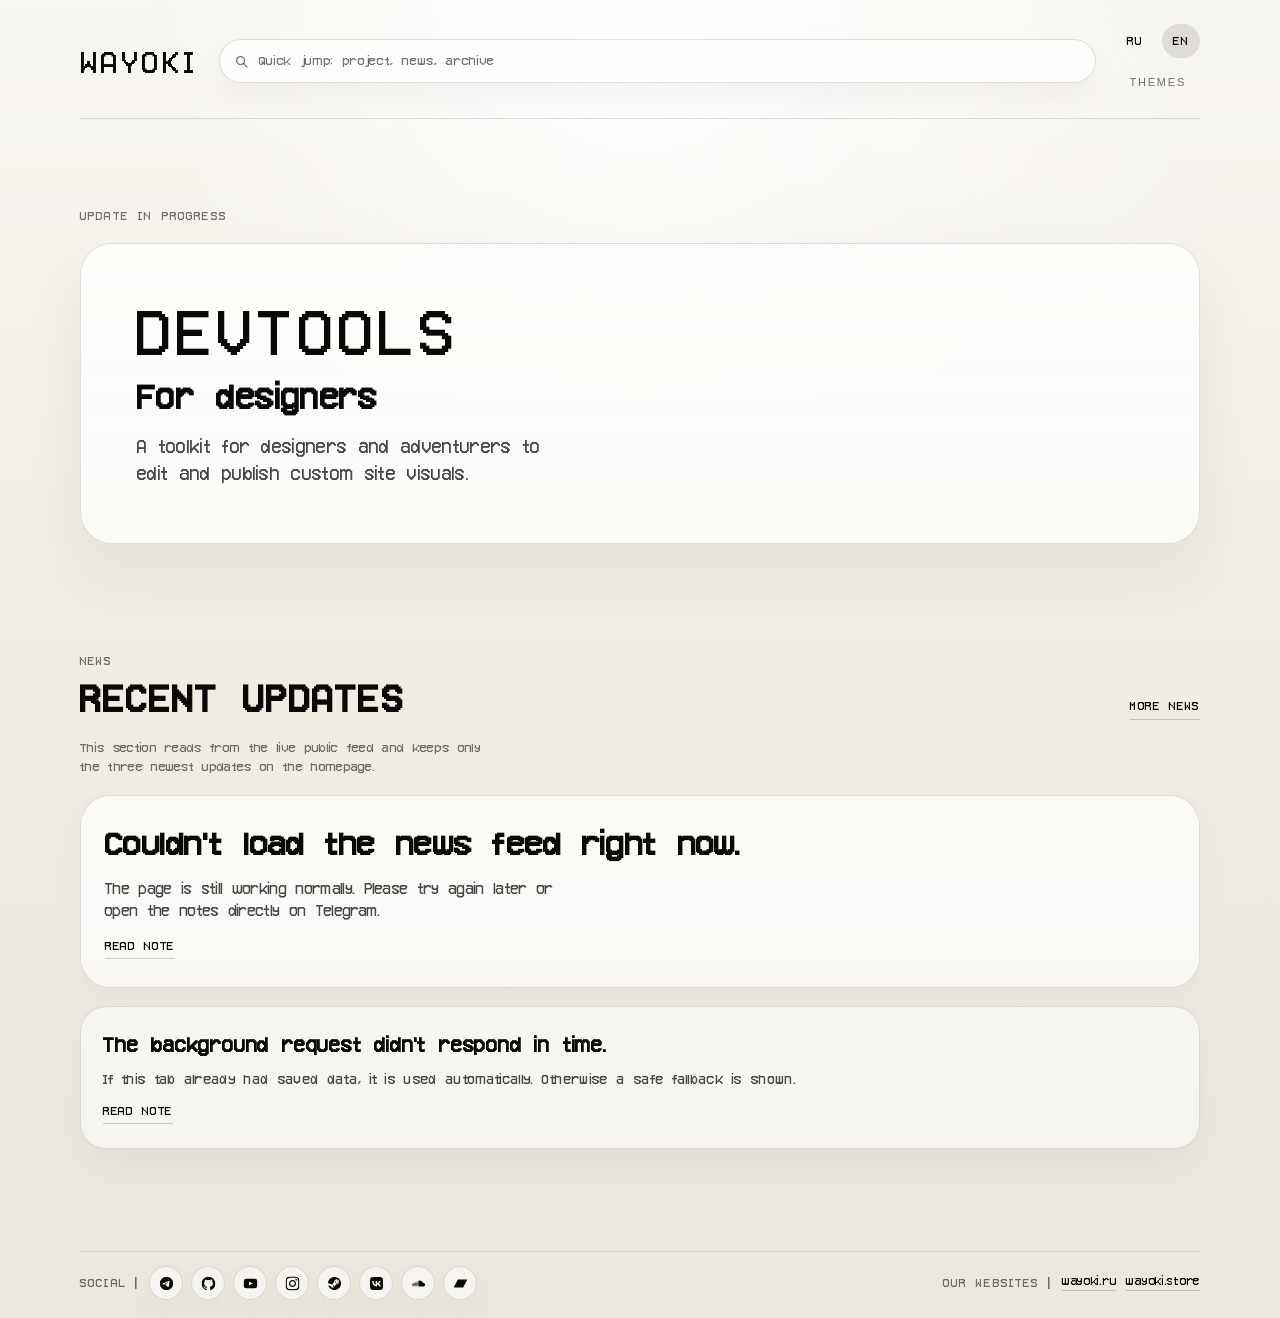
==== commit ad5a4f12: "V1" ====
--- a/en/index.html
+++ b/en/index.html
@@ -5,14 +5,19 @@
     <meta name="viewport" content="width=device-width, initial-scale=1.0">
     <meta
         name="description"
-        content="WAYOKI presents the project homepage, recent news, and the update archive."
+        content="WAYOKI presents DevTools for designers and adventurers alongside compact studio news."
     >
     <title>WAYOKI</title>
     <link rel="icon" type="image/png" href="/assets/img/logo.png">
+    <script src="/collab/site-ui/theme-registry.js"></script>
     <script src="/assets/js/theme-switcher.js"></script>
     <script src="/assets/js/news-prefetch.js"></script>
+    <script src="/assets/js/theme-submit-config.js"></script>
+    <script src="/assets/js/theme-editor-config.js"></script>
     <script src="/assets/js/search-index.js" defer></script>
     <script src="/assets/js/quick-search.js" defer></script>
+    <script src="/assets/js/theme-submit.js" defer></script>
+    <script src="/assets/js/theme-editor.js" defer></script>
     <link rel="stylesheet" href="/assets/css/theme.css">
     <link rel="stylesheet" href="/assets/css/base.css">
     <link rel="stylesheet" href="/assets/css/localized.css">
@@ -22,6 +27,7 @@
     <header class="site-header">
         <div class="brand-stack">
             <a class="brand" href="/en/" aria-label="WAYOKI English homepage">WAYOKI</a>
+            <p class="brand-credit" data-theme-credit aria-live="polite" hidden>by author</p>
         </div>
         <div class="header-search" data-quick-search data-open="false">
             <div class="quick-search">
@@ -110,11 +116,10 @@
         <section class="feature-section" aria-labelledby="game-title">
             <p class="section-label">Update in progress</p>
             <div class="feature-plaque">
-                <p class="feature-title">WAYOKI</p>
-                <h1 class="feature-subtitle" id="game-title">Kaidan</h1>
+                <p class="feature-title">DevTools</p>
+                <h1 class="feature-subtitle" id="game-title">For designers</h1>
                 <p class="feature-copy">
-                    The project homepage with live news, the update archive, and quick access
-                    to the important sections.
+                    A toolkit for designers and adventurers to edit and publish custom site visuals.
                 </p>
             </div>
         </section>
--- a/assets/css/theme.css
+++ b/assets/css/theme.css
@@ -1,10 +1,9 @@
 /*
  * Theme system manifest.
  * Core UI lives in base.css, localized.css and landing.css.
- * Public theme packs live in /assets/css/themes/.
+ * Editable theme packs live in /collab/site-ui/.
  */
 @layer theme-tokens, theme-packs;
 
 @import url("/assets/css/theme-tokens.css") layer(theme-tokens);
-@import url("/assets/css/themes/light.css") layer(theme-packs);
-@import url("/assets/css/themes/dark.css") layer(theme-packs);
+@import url("/collab/site-ui/themes.css") layer(theme-packs);
--- a/assets/css/localized.css
+++ b/assets/css/localized.css
@@ -16,11 +16,15 @@
     flex-direction: column;
     min-height: 100vh;
     background: var(--page-bg-gradient);
-    color: var(--theme-text);
+    color: var(--color-text-primary);
     font-family: var(--font-base);
     line-height: 1.5;
     letter-spacing: 0.02em;
     transition: background 220ms ease, color 220ms ease;
+}
+
+body.localized-page.theme-editor-open {
+    overflow: hidden;
 }
 
 body.localized-page::before {
@@ -54,7 +58,7 @@
     gap: 20px;
     min-height: 96px;
     padding: 24px 0 20px;
-    border-bottom: 1px solid var(--layout-border);
+    border-bottom: 1px solid var(--color-border);
     z-index: 4;
     transition: border-color 220ms ease;
 }
@@ -72,7 +76,40 @@
     line-height: 1.1;
     letter-spacing: 0.16em;
     text-transform: uppercase;
-    color: var(--logo-text);
+    color: var(--color-text-primary);
+}
+
+.brand-credit {
+    position: absolute;
+    top: calc(100% + var(--brand-credit-row-gap));
+    left: 0;
+    margin: 0;
+    min-height: 1em;
+    font-size: 10px;
+    line-height: 1;
+    letter-spacing: 0.18em;
+    text-transform: uppercase;
+    color: var(--color-text-muted);
+    white-space: nowrap;
+}
+
+.brand-credit-link {
+    color: inherit;
+    text-decoration: none;
+    border-bottom: 1px solid transparent;
+    transition: color 180ms ease, border-color 180ms ease;
+}
+
+.brand-credit-link:hover,
+.brand-credit-link:focus-visible {
+    color: var(--color-text-primary);
+    border-color: currentColor;
+    outline: none;
+}
+
+.brand-credit[hidden] {
+    display: block !important;
+    visibility: hidden;
 }
 
 .header-search {
@@ -94,14 +131,14 @@
     border: 1px solid var(--search-border);
     border-radius: var(--radius-pill);
     background: var(--search-bg);
-    box-shadow: var(--theme-shadow-medium);
+    box-shadow: var(--shadow-medium);
     transition: border-color 180ms ease, background-color 180ms ease, color 180ms ease, box-shadow 180ms ease;
 }
 
 .header-search[data-open="true"] .quick-search,
 .quick-search:focus-within {
-    border-color: var(--search-border);
-    background: var(--search-result-hover);
+    border-color: var(--color-border-strong);
+    background: var(--color-chip-hover);
 }
 
 .quick-search-icon {
@@ -250,7 +287,7 @@
     margin: 0;
     font-size: 12px;
     line-height: 1.5;
-    color: var(--theme-text-soft);
+    color: var(--color-text-secondary);
     display: -webkit-box;
     -webkit-box-orient: vertical;
     -webkit-line-clamp: 2;
@@ -273,7 +310,7 @@
     background: var(--search-result-hover);
     font-size: 12px;
     line-height: 1.5;
-    color: var(--theme-text-soft);
+    color: var(--color-text-secondary);
 }
 
 .quick-search-count {
@@ -306,24 +343,23 @@
     min-height: 32px;
     min-width: 38px;
     padding: 8px 10px;
-    border: 1px solid transparent;
     border-radius: var(--radius-pill);
     font-size: 12px;
     letter-spacing: 0.14em;
     text-transform: uppercase;
-    color: var(--switcher-text);
-    transition: border-color 180ms ease, background-color 180ms ease, color 180ms ease;
+    color: var(--color-text-muted);
+    transition: background-color 180ms ease, color 180ms ease;
 }
 
 .locale-link:hover,
 .locale-link:focus-visible {
-    background: var(--switcher-active-bg);
-    color: var(--switcher-hover-text);
+    background: var(--color-toggle-active);
+    color: var(--color-text-primary);
 }
 
 .locale-link[aria-current="page"] {
-    background: var(--switcher-active-bg);
-    color: var(--switcher-hover-text);
+    background: var(--color-toggle-active);
+    color: var(--color-text-primary);
 }
 
 .theme-stack {
@@ -343,10 +379,10 @@
 }
 
 .theme-button {
-    border: 1px solid transparent;
+    border: 0;
     border-radius: var(--radius-pill);
     background: transparent;
-    color: var(--theme-menu-text);
+    color: var(--color-text-muted);
     cursor: pointer;
     display: inline-flex;
     align-items: center;
@@ -372,30 +408,35 @@
     text-transform: uppercase;
 }
 
+.theme-editor-close {
+    width: auto;
+    min-width: 0;
+    padding: 0 14px;
+    font-size: 11px;
+    letter-spacing: 0.16em;
+    text-transform: uppercase;
+}
+
 .theme-menu-toggle-text {
     line-height: 1;
 }
 
 .theme-button:hover,
 .theme-button:focus-visible {
-    background: var(--switcher-active-bg);
-    color: var(--theme-menu-hover-text);
+    background: var(--color-toggle-active);
+    color: var(--color-text-primary);
     outline: none;
 }
 
 .theme-button[aria-pressed="true"] {
-    background: var(--switcher-active-bg);
-    color: var(--theme-menu-hover-text);
-}
-
-.theme-menu-toggle[aria-expanded="true"] {
-    background: var(--switcher-active-bg);
-    color: var(--theme-menu-hover-text);
-}
-
+    background: var(--color-toggle-active);
+    color: var(--color-text-primary);
+}
+
+.theme-menu-toggle[aria-expanded="true"],
 .theme-menu-toggle:focus-visible {
-    background: var(--switcher-active-bg);
-    color: var(--theme-menu-hover-text);
+    background: var(--color-toggle-active);
+    color: var(--color-text-primary);
 }
 
 .theme-menu {
@@ -407,16 +448,16 @@
     display: grid;
     gap: 6px;
     padding: 10px;
-    border: 1px solid var(--theme-border);
+    border: 1px solid var(--color-border);
     border-radius: var(--radius-card);
-    background: var(--card-bg-strong);
-    box-shadow: var(--theme-shadow-medium);
+    background: var(--color-card-strong);
+    box-shadow: var(--shadow-medium);
     max-height: min(420px, calc(100vh - 120px));
-    overflow: visible;
+    overflow-y: auto;
     overscroll-behavior: contain;
     scrollbar-width: thin;
-    scrollbar-color: var(--theme-border) transparent;
-    z-index: 40;
+    scrollbar-color: var(--color-border) transparent;
+    z-index: 20;
 }
 
 .theme-menu::-webkit-scrollbar {
@@ -429,7 +470,629 @@
 
 .theme-menu::-webkit-scrollbar-thumb {
     border-radius: 999px;
-    background: var(--theme-border);
+    background: var(--color-border);
+}
+
+.theme-menu-submenu {
+    display: grid;
+    gap: 4px;
+    padding-left: 28px;
+}
+
+.theme-menu-submenu[hidden] {
+    display: none !important;
+}
+
+.theme-button-option-group[aria-expanded="true"],
+.theme-button-option-group[aria-pressed="true"] {
+    background: var(--color-toggle-active);
+    color: var(--color-text-primary);
+}
+
+.theme-editor-title,
+.theme-editor-section-title,
+.theme-editor-status {
+    margin: 0;
+}
+
+.theme-editor-title {
+    font-size: 13px;
+    line-height: 1.2;
+    letter-spacing: 0.16em;
+    text-transform: uppercase;
+    color: var(--editor-text);
+}
+
+.theme-editor-card {
+    display: grid;
+    gap: 10px;
+    padding: 12px;
+    border: 1px solid var(--theme-editor-card-border);
+    border-radius: var(--radius-card);
+    background: var(--theme-editor-card-bg);
+    break-inside: avoid;
+    align-content: start;
+}
+
+.theme-editor-section-title {
+    font-size: 10px;
+    letter-spacing: 0.18em;
+    text-transform: uppercase;
+    color: var(--editor-muted);
+}
+
+.theme-editor-section-fields {
+    display: grid;
+    grid-template-columns: repeat(auto-fit, minmax(220px, 1fr));
+    gap: 8px 12px;
+    align-items: start;
+}
+
+.theme-editor-field {
+    display: grid;
+    gap: 6px;
+    align-content: start;
+    max-width: 320px;
+}
+
+.theme-editor-field-heading {
+    display: grid;
+    gap: 4px;
+}
+
+.theme-editor-field-label {
+    font-size: 10px;
+    letter-spacing: 0.16em;
+    text-transform: uppercase;
+    color: var(--editor-muted);
+}
+
+.theme-editor-field-token {
+    font-size: 11px;
+    line-height: 1.4;
+    color: var(--editor-muted);
+    overflow-wrap: anywhere;
+}
+
+.theme-editor-control {
+    display: grid;
+    grid-template-columns: auto minmax(0, 1fr);
+    gap: 10px;
+    align-items: center;
+    justify-content: start;
+}
+
+.theme-editor-swatch {
+    width: 20px;
+    height: 20px;
+    padding: 0;
+    border: 1px solid var(--theme-editor-swatch-border);
+    border-radius: 999px;
+    background: transparent;
+    box-shadow: inset 0 1px 0 rgba(255, 255, 255, 0.7);
+    cursor: pointer;
+}
+
+.theme-editor-input {
+    width: 100%;
+    min-width: 0;
+    max-width: 272px;
+    min-height: 34px;
+    padding: 0 11px;
+    border: 1px solid var(--editor-border);
+    border-radius: 16px;
+    background: var(--editor-control-bg);
+    color: var(--editor-control-text);
+    font: inherit;
+    font-size: 13px;
+    letter-spacing: 0.03em;
+    transition: border-color 180ms ease, background-color 180ms ease, color 180ms ease;
+}
+
+.theme-editor-input::placeholder {
+    color: var(--editor-muted);
+    opacity: 1;
+}
+
+.theme-editor-input:focus {
+    outline: none;
+    border-color: var(--editor-border-strong);
+    background: var(--editor-control-hover);
+}
+
+.theme-editor-input[aria-invalid="true"] {
+    border-color: var(--color-warning);
+}
+
+.theme-editor-select {
+    appearance: none;
+}
+
+.theme-editor-button {
+    width: 100%;
+    min-width: 0;
+    min-height: 34px;
+    padding: 0 11px;
+    justify-content: center;
+    font-size: 10px;
+    letter-spacing: 0.18em;
+    text-transform: uppercase;
+}
+
+.theme-editor-button.theme-editor-button-primary {
+    border: 1px solid transparent;
+    background: var(--editor-accent);
+    color: #fffdf9;
+}
+
+.theme-editor-button.theme-editor-button-primary:hover,
+.theme-editor-button.theme-editor-button-primary:focus-visible {
+    background: var(--editor-accent-strong);
+}
+
+.theme-editor-status {
+    font-size: 11px;
+    line-height: 1.45;
+    color: var(--editor-muted);
+}
+
+.theme-editor-status[data-status="success"] {
+    color: var(--color-success);
+}
+
+.theme-editor-status[data-status="error"] {
+    color: var(--color-danger);
+}
+
+.theme-editor-status[data-status="validation"] {
+    color: var(--color-warning);
+}
+
+.customization-route .theme-editor-route-bar {
+    display: grid;
+    justify-items: center;
+    position: sticky;
+    top: 0;
+    z-index: 26;
+    padding: 10px 16px 12px;
+    border-bottom: 1px solid var(--theme-editor-panel-border);
+    background: var(--theme-editor-panel-bg);
+    box-shadow: var(--theme-editor-panel-shadow);
+    color: var(--editor-text);
+}
+
+.theme-editor-route-shell {
+    width: min(920px, calc(100vw - 32px));
+    margin: 0 auto;
+    display: grid;
+    gap: 8px;
+}
+
+.theme-editor-route-main,
+.theme-editor-route-controls {
+    display: grid;
+    gap: 10px;
+}
+
+.theme-editor-route-top {
+    display: flex;
+    align-items: flex-start;
+    justify-content: space-between;
+    flex-wrap: wrap;
+    gap: 10px 14px;
+}
+
+.theme-editor-route-heading {
+    display: grid;
+    gap: 4px;
+}
+
+.theme-editor-route-controls {
+    min-width: min(320px, 100%);
+    justify-items: end;
+}
+
+.theme-editor-route-actions {
+    display: flex;
+    align-items: center;
+    justify-content: flex-end;
+    flex-wrap: wrap;
+    gap: 8px;
+}
+
+.theme-editor-route-actions .theme-editor-button {
+    width: auto;
+    min-width: 124px;
+    min-height: 32px;
+    padding-inline: 12px;
+}
+
+.theme-editor-button-secondary {
+    border: 1px solid var(--editor-border);
+    background: var(--editor-surface-strong);
+    color: var(--editor-text);
+}
+
+.theme-editor-button-secondary:hover,
+.theme-editor-button-secondary:focus-visible {
+    border-color: var(--editor-border-strong);
+    background: var(--editor-control-hover);
+}
+
+.theme-editor-route-status {
+    display: flex;
+    align-items: center;
+    justify-content: space-between;
+    flex-wrap: wrap;
+    gap: 6px 12px;
+}
+
+.theme-editor-route-status[hidden] {
+    display: none !important;
+}
+
+.theme-editor-route-details-body {
+    max-height: min(calc(100vh - 160px), var(--theme-editor-panel-height, 300px));
+    overflow-y: auto;
+    overscroll-behavior: contain;
+    padding: 2px 4px 0 0;
+    padding-right: 4px;
+    scrollbar-width: thin;
+    scrollbar-color: var(--editor-border) transparent;
+}
+
+.theme-editor-route-details-body::-webkit-scrollbar {
+    width: 8px;
+}
+
+.theme-editor-route-details-body::-webkit-scrollbar-track {
+    background: transparent;
+}
+
+.theme-editor-route-details-body::-webkit-scrollbar-thumb {
+    border-radius: 999px;
+    background: var(--editor-border);
+}
+
+.theme-editor-route-grid {
+    columns: 2 280px;
+    column-gap: 10px;
+}
+
+.theme-editor-section {
+    margin: 0 0 10px;
+    display: grid;
+    gap: 10px;
+}
+
+.theme-editor-resize-handle {
+    position: relative;
+    height: 14px;
+    margin-top: 2px;
+    display: grid;
+    place-items: center;
+    cursor: ns-resize;
+    touch-action: none;
+    outline: none;
+}
+
+.theme-editor-resize-handle::before {
+    content: "";
+    position: absolute;
+    left: 0;
+    right: 0;
+    top: 50%;
+    height: 1px;
+    transform: translateY(-50%);
+    background: var(--editor-border);
+}
+
+.theme-editor-resize-grip {
+    position: relative;
+    z-index: 1;
+    width: 34px;
+    height: 4px;
+    border-radius: 999px;
+    background: var(--editor-border-strong);
+    box-shadow: 0 0 0 6px var(--theme-editor-panel-bg);
+    transition: background-color 180ms ease, transform 180ms ease;
+}
+
+.theme-editor-resize-handle:hover::before,
+.theme-editor-resize-handle:focus-visible::before,
+.theme-editor-is-resizing .theme-editor-resize-handle::before {
+    background: var(--editor-border-strong);
+}
+
+.theme-editor-resize-handle:hover .theme-editor-resize-grip,
+.theme-editor-resize-handle:focus-visible .theme-editor-resize-grip,
+.theme-editor-is-resizing .theme-editor-resize-grip {
+    background: var(--editor-text);
+    transform: scaleX(1.04);
+}
+
+.theme-editor-is-resizing,
+.theme-editor-is-resizing * {
+    cursor: ns-resize !important;
+    user-select: none;
+}
+
+.theme-editor-submit-open {
+    overflow: hidden;
+}
+
+.theme-editor-submit-modal {
+    position: fixed;
+    inset: 0;
+    z-index: 37;
+    display: grid;
+    place-items: start center;
+    padding: 20px;
+    background: var(--editor-overlay);
+}
+
+.theme-editor-submit-modal[hidden] {
+    display: none !important;
+}
+
+.theme-editor-toast {
+    position: fixed;
+    top: 50%;
+    left: 50%;
+    z-index: 38;
+    width: min(360px, calc(100vw - 32px));
+    margin: 0;
+    padding: 24px 22px 20px;
+    border: 1px solid var(--theme-editor-panel-border);
+    border-radius: 28px;
+    background: color-mix(in srgb, var(--theme-editor-panel-bg) 94%, transparent);
+    box-shadow: var(--theme-editor-panel-shadow);
+    color: var(--editor-text);
+    display: grid;
+    justify-items: center;
+    gap: 12px;
+    text-align: center;
+    font-size: 13px;
+    line-height: 1.5;
+    backdrop-filter: blur(10px);
+    opacity: 0;
+    pointer-events: none;
+    transform: translate(-50%, -50%) scale(0.96);
+    transition: opacity 180ms ease, transform 180ms ease;
+}
+
+.theme-editor-toast[hidden] {
+    display: none !important;
+}
+
+.theme-editor-toast[data-visible="true"] {
+    opacity: 1;
+    transform: translate(-50%, -50%) scale(1);
+}
+
+.theme-editor-toast[data-status="success"] {
+    border-color: color-mix(in srgb, var(--color-success) 28%, var(--theme-editor-panel-border));
+}
+
+.theme-editor-toast-icon {
+    width: 52px;
+    height: 52px;
+    display: grid;
+    place-items: center;
+    border-radius: 999px;
+    background: color-mix(in srgb, var(--color-success) 14%, var(--theme-editor-panel-bg));
+    color: var(--color-success);
+}
+
+.theme-editor-toast-icon-svg {
+    width: 28px;
+    height: 28px;
+    display: block;
+    stroke: currentColor;
+    stroke-width: 1.9;
+    stroke-linecap: round;
+    stroke-linejoin: round;
+    fill: none;
+}
+
+.theme-editor-toast-icon-svg circle {
+    opacity: 0.18;
+    fill: currentColor;
+    stroke: none;
+}
+
+.theme-editor-toast-message {
+    margin: 0;
+}
+
+.theme-editor-submit-dialog {
+    width: min(420px, 100%);
+    margin-top: clamp(68px, 10vh, 116px);
+    display: grid;
+    gap: 12px;
+    padding: 16px;
+    border: 1px solid var(--theme-editor-panel-border);
+    border-radius: var(--radius-card-large);
+    background: var(--theme-editor-panel-bg);
+    box-shadow: var(--shadow-large);
+    color: var(--editor-text);
+}
+
+.theme-editor-submit-header {
+    display: flex;
+    align-items: flex-start;
+    justify-content: space-between;
+    gap: 12px;
+}
+
+.theme-editor-submit-heading-group {
+    display: grid;
+    gap: 4px;
+}
+
+.theme-editor-submit-title,
+.theme-editor-submit-description,
+.theme-editor-submit-note,
+.theme-editor-submit-status {
+    margin: 0;
+}
+
+.theme-editor-submit-title {
+    font-size: 12px;
+    letter-spacing: 0.16em;
+    text-transform: uppercase;
+}
+
+.theme-editor-submit-description,
+.theme-editor-submit-note {
+    font-size: 12px;
+    line-height: 1.5;
+    color: var(--editor-muted);
+}
+
+.theme-editor-submit-fields {
+    display: grid;
+    gap: 10px;
+}
+
+.theme-editor-submit-actions {
+    display: flex;
+    justify-content: flex-end;
+}
+
+.theme-editor-submit-actions .theme-editor-button {
+    width: 100%;
+}
+
+.theme-editor-submit-close {
+    width: auto;
+    min-width: 0;
+    min-height: 30px;
+    padding: 0 12px;
+    border: 1px solid var(--editor-border);
+    background: var(--editor-surface-strong);
+    color: var(--editor-text);
+    font-size: 10px;
+    letter-spacing: 0.16em;
+    text-transform: uppercase;
+}
+
+.theme-editor-submit-close:hover,
+.theme-editor-submit-close:focus-visible {
+    border-color: var(--editor-border-strong);
+    background: var(--editor-control-hover);
+    color: var(--editor-text);
+}
+
+.theme-editor-submit-status {
+    font-size: 12px;
+    line-height: 1.5;
+}
+
+.theme-color-picker {
+    position: fixed;
+    width: min(280px, calc(100vw - 24px));
+    display: grid;
+    gap: 10px;
+    padding: 12px;
+    border: 1px solid var(--theme-editor-panel-border);
+    border-radius: 22px;
+    background: var(--editor-popover-bg);
+    box-shadow: var(--theme-editor-panel-shadow);
+    color: var(--editor-text);
+    z-index: 36;
+}
+
+.theme-color-picker[hidden] {
+    display: none !important;
+}
+
+.theme-color-picker-area {
+    position: relative;
+    height: 156px;
+    border-radius: 18px;
+    overflow: hidden;
+    cursor: crosshair;
+    background: hsl(0, 100%, 50%);
+}
+
+.theme-color-picker-area-light,
+.theme-color-picker-area-dark {
+    position: absolute;
+    inset: 0;
+}
+
+.theme-color-picker-area-light {
+    background: linear-gradient(90deg, rgba(255, 255, 255, 1), rgba(255, 255, 255, 0));
+}
+
+.theme-color-picker-area-dark {
+    background: linear-gradient(0deg, rgba(0, 0, 0, 1), rgba(0, 0, 0, 0));
+}
+
+.theme-color-picker-thumb {
+    position: absolute;
+    width: 14px;
+    height: 14px;
+    margin-top: -7px;
+    margin-left: -7px;
+    border: 2px solid #fff;
+    border-radius: 999px;
+    box-shadow: 0 0 0 1px rgba(0, 0, 0, 0.28);
+    pointer-events: none;
+}
+
+.theme-color-picker-preview {
+    display: grid;
+    grid-template-columns: auto minmax(0, 1fr);
+    align-items: center;
+    gap: 10px;
+}
+
+.theme-color-picker-preview-swatch {
+    width: 22px;
+    height: 22px;
+    border: 1px solid var(--theme-editor-swatch-border);
+    border-radius: 999px;
+    background: transparent;
+}
+
+.theme-color-picker-preview-value {
+    font-size: 12px;
+    line-height: 1.45;
+    color: var(--editor-muted);
+    overflow-wrap: anywhere;
+}
+
+.theme-color-picker-row {
+    display: grid;
+    gap: 6px;
+}
+
+.theme-color-picker-label {
+    font-size: 10px;
+    letter-spacing: 0.16em;
+    text-transform: uppercase;
+    color: var(--editor-muted);
+}
+
+.theme-color-picker-range {
+    width: 100%;
+    margin: 0;
+    accent-color: var(--editor-accent);
+}
+
+.theme-editor-target-highlight {
+    position: relative;
+    outline: 2px solid var(--editor-highlight-strong);
+    outline-offset: 4px;
+    box-shadow: 0 0 0 8px var(--editor-highlight);
+    transition: outline-color 180ms ease, box-shadow 180ms ease;
+}
+
+.theme-menu.has-theme-submit {
+    width: min(320px, calc(100vw - 32px));
+    min-width: 0;
 }
 
 .theme-menu[hidden] {
@@ -447,6 +1110,70 @@
     text-transform: none;
 }
 
+.theme-button-option-main {
+    min-width: 0;
+    display: inline-flex;
+    align-items: center;
+    gap: 10px;
+}
+
+.theme-button-copy {
+    min-width: 0;
+    display: grid;
+    justify-items: start;
+    gap: 2px;
+    text-align: left;
+}
+
+.theme-button-meta {
+    font-size: 10px;
+    line-height: 1.2;
+    letter-spacing: 0.04em;
+    text-transform: none;
+    color: var(--color-text-muted);
+}
+
+.theme-button-meta-link {
+    display: inline-flex;
+    align-items: center;
+    width: fit-content;
+    max-width: 100%;
+    text-decoration: none;
+    border-bottom: 1px solid transparent;
+    transition: color 180ms ease, border-color 180ms ease;
+}
+
+.theme-button-meta-link:hover,
+.theme-button-meta-link:focus-visible {
+    color: var(--color-text-primary);
+    border-color: currentColor;
+    outline: none;
+}
+
+.theme-button-option-trailing {
+    margin-left: auto;
+    color: var(--color-text-muted);
+    transition: transform 180ms ease, color 180ms ease;
+}
+
+.theme-button-option-group[aria-expanded="true"] .theme-button-option-trailing {
+    transform: rotate(90deg);
+    color: currentColor;
+}
+
+.theme-button-option-custom {
+    min-height: 42px;
+    align-items: flex-start;
+    padding-top: 7px;
+    padding-bottom: 7px;
+    padding-left: 12px;
+}
+
+.theme-button-option-create {
+    min-height: 32px;
+    padding-left: 12px;
+}
+
 .theme-button-option .theme-icon {
     flex: none;
 }
@@ -485,18 +1212,17 @@
     font-size: 12px;
     letter-spacing: 0.18em;
     text-transform: uppercase;
-    color: var(--theme-text-muted);
+    color: var(--color-text-muted);
 }
 
 .feature-plaque {
     display: grid;
     gap: 16px;
     padding: clamp(30px, 5vw, 56px);
-    border: 1px solid var(--card-border);
+    border: 1px solid var(--color-border);
     border-radius: var(--radius-feature);
     background: var(--feature-plaque-background);
     box-shadow: var(--feature-plaque-shadow);
-    color: var(--card-text);
     transition: border-color 220ms ease, background 220ms ease, box-shadow 220ms ease;
 }
 
@@ -535,7 +1261,7 @@
     margin: 0;
     max-width: 42ch;
     font-size: clamp(15px, 2vw, 18px);
-    color: var(--card-text);
+    color: var(--color-text-secondary);
 }
 
 .section-head {
@@ -555,25 +1281,29 @@
 
 .archive-link {
     padding-bottom: 4px;
-    border-bottom: 1px solid var(--link-underline);
+    border-bottom: 1px solid var(--color-border-strong);
     font-size: 12px;
     letter-spacing: 0.14em;
     text-transform: uppercase;
-    color: var(--theme-link);
+    color: var(--color-link);
     transition: border-color 180ms ease, color 180ms ease;
 }
 
 .archive-link:hover,
-.archive-link:focus-visible {
-    color: var(--theme-link-hover);
-    border-color: var(--theme-link-hover);
+.archive-link:focus-visible,
+.news-link:hover,
+.news-link:focus-visible,
+.footer-text-link:hover,
+.footer-text-link:focus-visible {
+    color: var(--color-link-hover);
+    border-color: var(--color-link-hover);
 }
 
 .news-note {
     margin: 0;
     max-width: 58ch;
     font-size: 13px;
-    color: var(--theme-text-muted);
+    color: var(--color-text-muted);
 }
 
 .news-feed {
@@ -586,11 +1316,10 @@
     align-content: start;
     gap: 14px;
     padding: 28px 24px;
-    border: 1px solid var(--card-border);
+    border: 1px solid var(--color-border);
     border-radius: var(--radius-card-large);
-    background: var(--card-bg-strong);
-    box-shadow: var(--theme-shadow-medium);
-    color: var(--card-text);
+    background: var(--color-card-strong);
+    box-shadow: var(--shadow-medium);
     transition: border-color 220ms ease, background-color 220ms ease, box-shadow 220ms ease;
 }
 
@@ -617,14 +1346,14 @@
     margin: 0;
     max-width: 60ch;
     font-size: 15px;
-    color: var(--card-text);
+    color: var(--color-text-secondary);
     overflow-wrap: anywhere;
 }
 
 .news-date {
     font-size: 12px;
     letter-spacing: 0.08em;
-    color: var(--theme-text-muted);
+    color: var(--color-text-muted);
 }
 
 .news-actions {
@@ -653,11 +1382,10 @@
     gap: 12px;
     min-height: 0;
     padding: 24px 22px;
-    border: 1px solid var(--card-border);
+    border: 1px solid var(--color-border);
     border-radius: var(--radius-card);
-    background: var(--card-bg);
-    box-shadow: var(--theme-shadow-soft);
-    color: var(--card-text);
+    background: var(--color-card);
+    box-shadow: var(--shadow-soft);
     transition: border-color 220ms ease, background-color 220ms ease, box-shadow 220ms ease;
 }
 
@@ -669,7 +1397,7 @@
 
 .news-title-link:hover,
 .news-title-link:focus-visible {
-    color: var(--card-link-hover);
+    color: var(--color-link-hover);
     outline: none;
 }
 
@@ -688,7 +1416,7 @@
 .news-preview {
     margin: 0;
     font-size: 14px;
-    color: var(--card-text);
+    color: var(--color-text-secondary);
     overflow-wrap: anywhere;
 }
 
@@ -696,31 +1424,12 @@
 .footer-text-link {
     width: fit-content;
     padding-bottom: 3px;
-    border-bottom: 1px solid var(--link-underline);
+    border-bottom: 1px solid var(--color-border-strong);
     font-size: 12px;
     letter-spacing: 0.14em;
     text-transform: uppercase;
+    color: var(--color-link);
     transition: border-color 180ms ease, color 180ms ease;
-}
-
-.news-link {
-    color: var(--card-link);
-}
-
-.footer-text-link {
-    color: var(--theme-link);
-}
-
-.news-link:hover,
-.news-link:focus-visible {
-    color: var(--card-link-hover);
-    border-color: var(--card-link-hover);
-}
-
-.footer-text-link:hover,
-.footer-text-link:focus-visible {
-    color: var(--theme-link-hover);
-    border-color: var(--theme-link-hover);
 }
 
 .news-expand-button {
@@ -733,20 +1442,20 @@
     border-right: 0;
     cursor: pointer;
     font-family: inherit;
-    color: var(--card-link);
+    color: var(--color-link);
     transition: color 180ms ease;
 }
 
 .news-expand-button:hover,
 .news-expand-button:focus-visible {
-    color: var(--card-link-hover);
+    color: var(--color-link-hover);
     outline: none;
 }
 
 .news-empty {
     margin: 0;
     font-size: 14px;
-    color: var(--theme-text-soft);
+    color: var(--color-text-secondary);
 }
 
 .news-modal-open {
@@ -759,7 +1468,7 @@
     z-index: 20;
     place-items: center;
     padding: 24px;
-    background: var(--theme-overlay);
+    background: var(--color-overlay);
     backdrop-filter: blur(4px);
     pointer-events: auto;
 }
@@ -781,11 +1490,10 @@
     flex-direction: column;
     gap: 18px;
     padding: 28px 24px 24px;
-    border: 1px solid var(--card-border);
+    border: 1px solid var(--color-border);
     border-radius: var(--radius-card-large);
-    background: var(--card-bg-strong);
-    box-shadow: var(--theme-shadow-large);
-    color: var(--card-text);
+    background: var(--color-card-strong);
+    box-shadow: var(--shadow-large);
     overflow: hidden;
     min-height: 0;
 }
@@ -796,10 +1504,10 @@
     right: 18px;
     width: 34px;
     min-height: 34px;
-    border: 1px solid var(--button-border);
+    border: 1px solid var(--color-border);
     border-radius: var(--radius-pill);
-    background: var(--button-bg);
-    color: var(--button-text);
+    background: var(--color-card);
+    color: var(--color-text-secondary);
     cursor: pointer;
     font: inherit;
     line-height: 1;
@@ -808,9 +1516,9 @@
 
 .news-modal-close:hover,
 .news-modal-close:focus-visible {
-    border-color: var(--button-border);
-    background: var(--button-hover-bg);
-    color: var(--button-hover-text);
+    border-color: var(--color-border-strong);
+    background: var(--color-chip-hover);
+    color: var(--color-text-primary);
     outline: none;
 }
 
@@ -835,7 +1543,7 @@
     white-space: pre-line;
     font-size: 15px;
     line-height: 1.7;
-    color: var(--card-text);
+    color: var(--color-text-secondary);
     overflow-wrap: anywhere;
     overflow-y: auto;
     min-height: 0;
@@ -856,9 +1564,8 @@
     column-gap: var(--footer-column-gap);
     row-gap: 12px;
     padding: var(--footer-padding-top) 0 var(--footer-padding-bottom);
-    border-top: 1px solid var(--layout-border);
-    color: var(--footer-text);
-    transition: border-color 220ms ease, color 220ms ease;
+    border-top: 1px solid var(--color-border);
+    transition: border-color 220ms ease;
 }
 
 .footer-group {
@@ -878,7 +1585,7 @@
     line-height: 1;
     letter-spacing: 0.18em;
     text-transform: uppercase;
-    color: var(--footer-text);
+    color: var(--color-text-muted);
 }
 
 .footer-heading {
@@ -910,7 +1617,7 @@
 .footer-divider {
     flex: 0 0 auto;
     line-height: 1;
-    color: var(--footer-text);
+    color: var(--color-text-muted);
 }
 
 .footer-icon-link {
@@ -919,11 +1626,11 @@
     justify-content: center;
     width: 34px;
     min-height: 34px;
-    border: 1px solid var(--link-underline);
+    border: 1px solid var(--color-border);
     border-radius: var(--radius-pill);
-    background: var(--card-bg);
-    box-shadow: var(--theme-shadow-soft);
-    color: var(--theme-link);
+    background: var(--color-card);
+    box-shadow: var(--shadow-soft);
+    color: var(--color-link);
     transition:
         border-color 180ms ease,
         background-color 180ms ease,
@@ -933,9 +1640,9 @@
 
 .footer-icon-link:hover,
 .footer-icon-link:focus-visible {
-    border-color: var(--theme-link-hover);
-    background: var(--card-bg-strong);
-    color: var(--theme-link-hover);
+    border-color: var(--color-border-strong);
+    background: var(--color-chip-hover);
+    color: var(--color-link-hover);
     outline: none;
 }
 
@@ -980,6 +1687,9 @@
         min-height: 0;
     }
 
+    .theme-editor-route-grid {
+        columns: 1;
+    }
 }
 
 @media (max-width: 720px) {
@@ -1033,6 +1743,37 @@
         min-width: 156px;
     }
 
+    .customization-route .theme-editor-route-bar {
+        padding: 8px 12px 10px;
+    }
+
+    .theme-editor-route-shell {
+        width: min(100%, calc(100vw - 24px));
+    }
+
+    .theme-editor-route-controls,
+    .theme-editor-route-actions {
+        width: 100%;
+        justify-content: stretch;
+    }
+
+    .theme-editor-route-grid {
+        columns: 1;
+    }
+
+    .theme-editor-route-actions {
+        gap: 6px;
+    }
+
+    .theme-editor-route-actions .theme-editor-button {
+        width: 100%;
+    }
+
+    .theme-editor-field,
+    .theme-editor-input {
+        max-width: 100%;
+    }
+
     .section-head,
     .site-footer {
         align-items: start;
